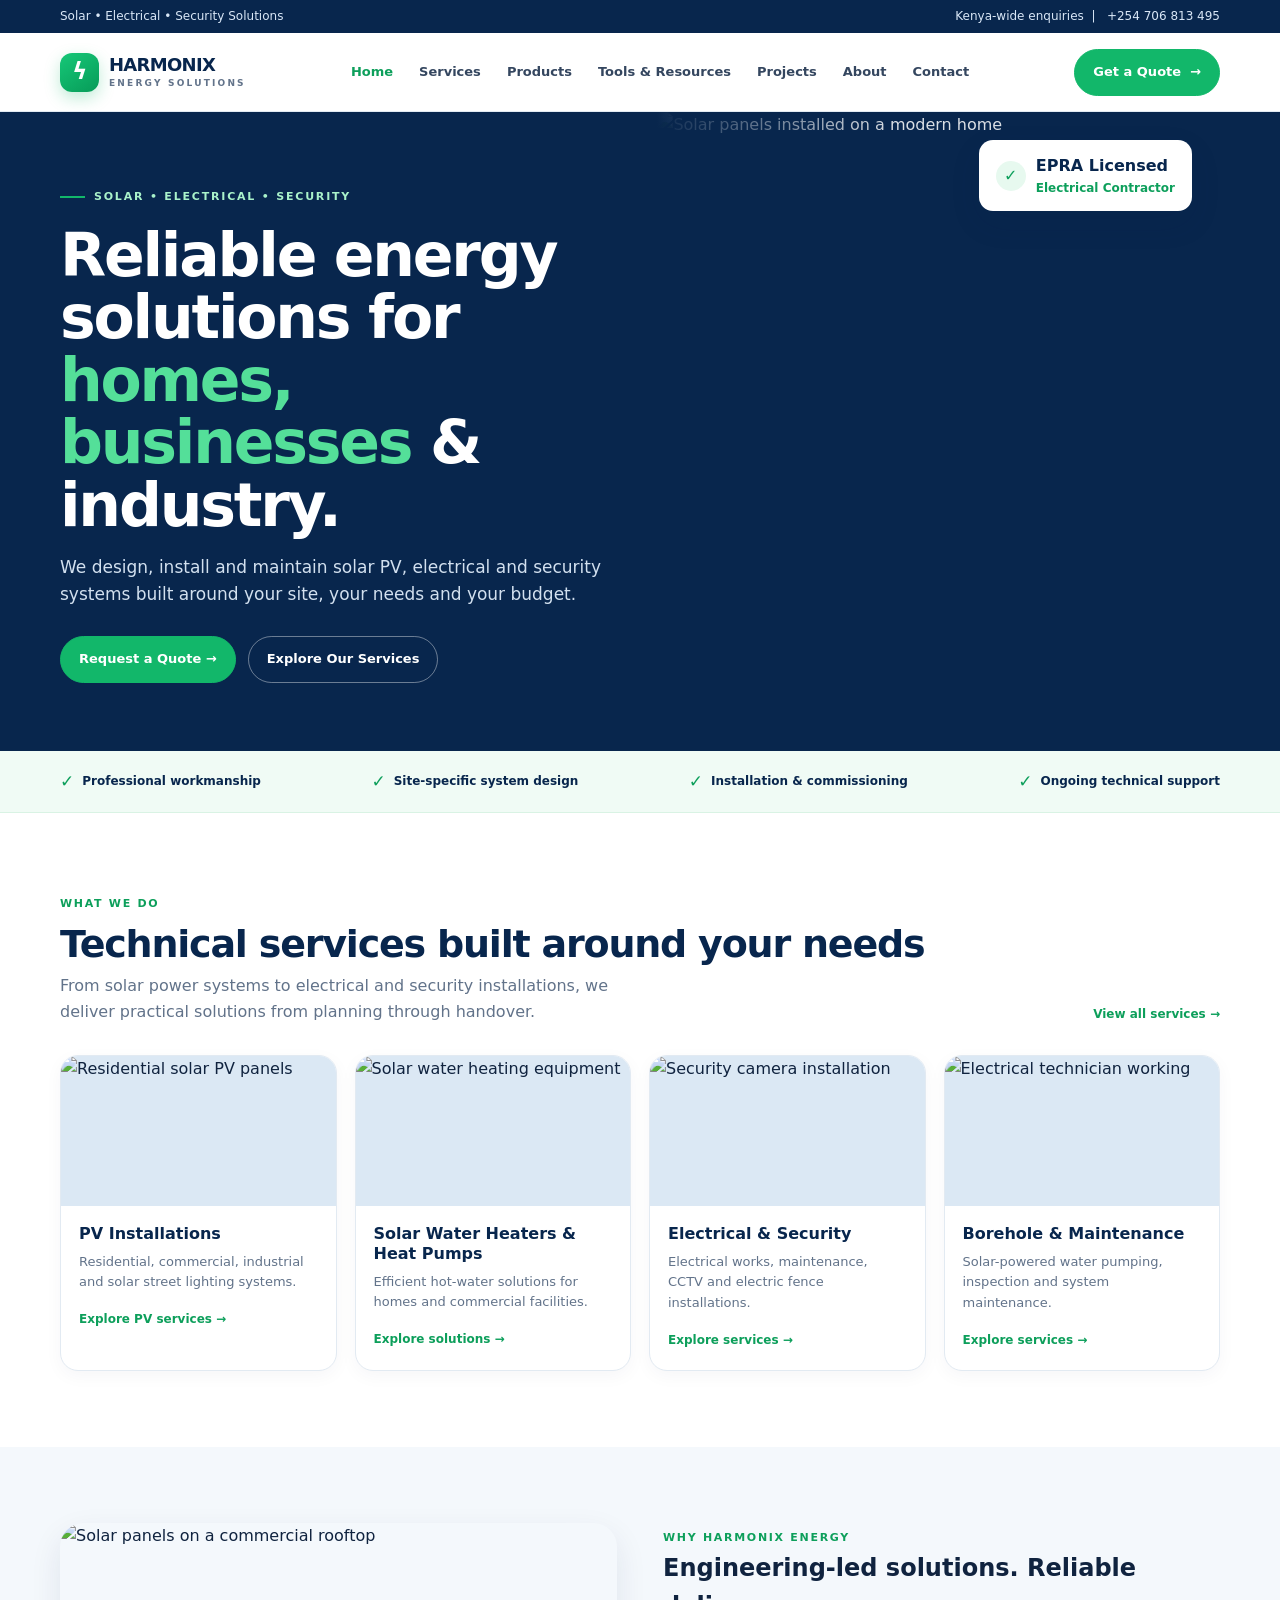
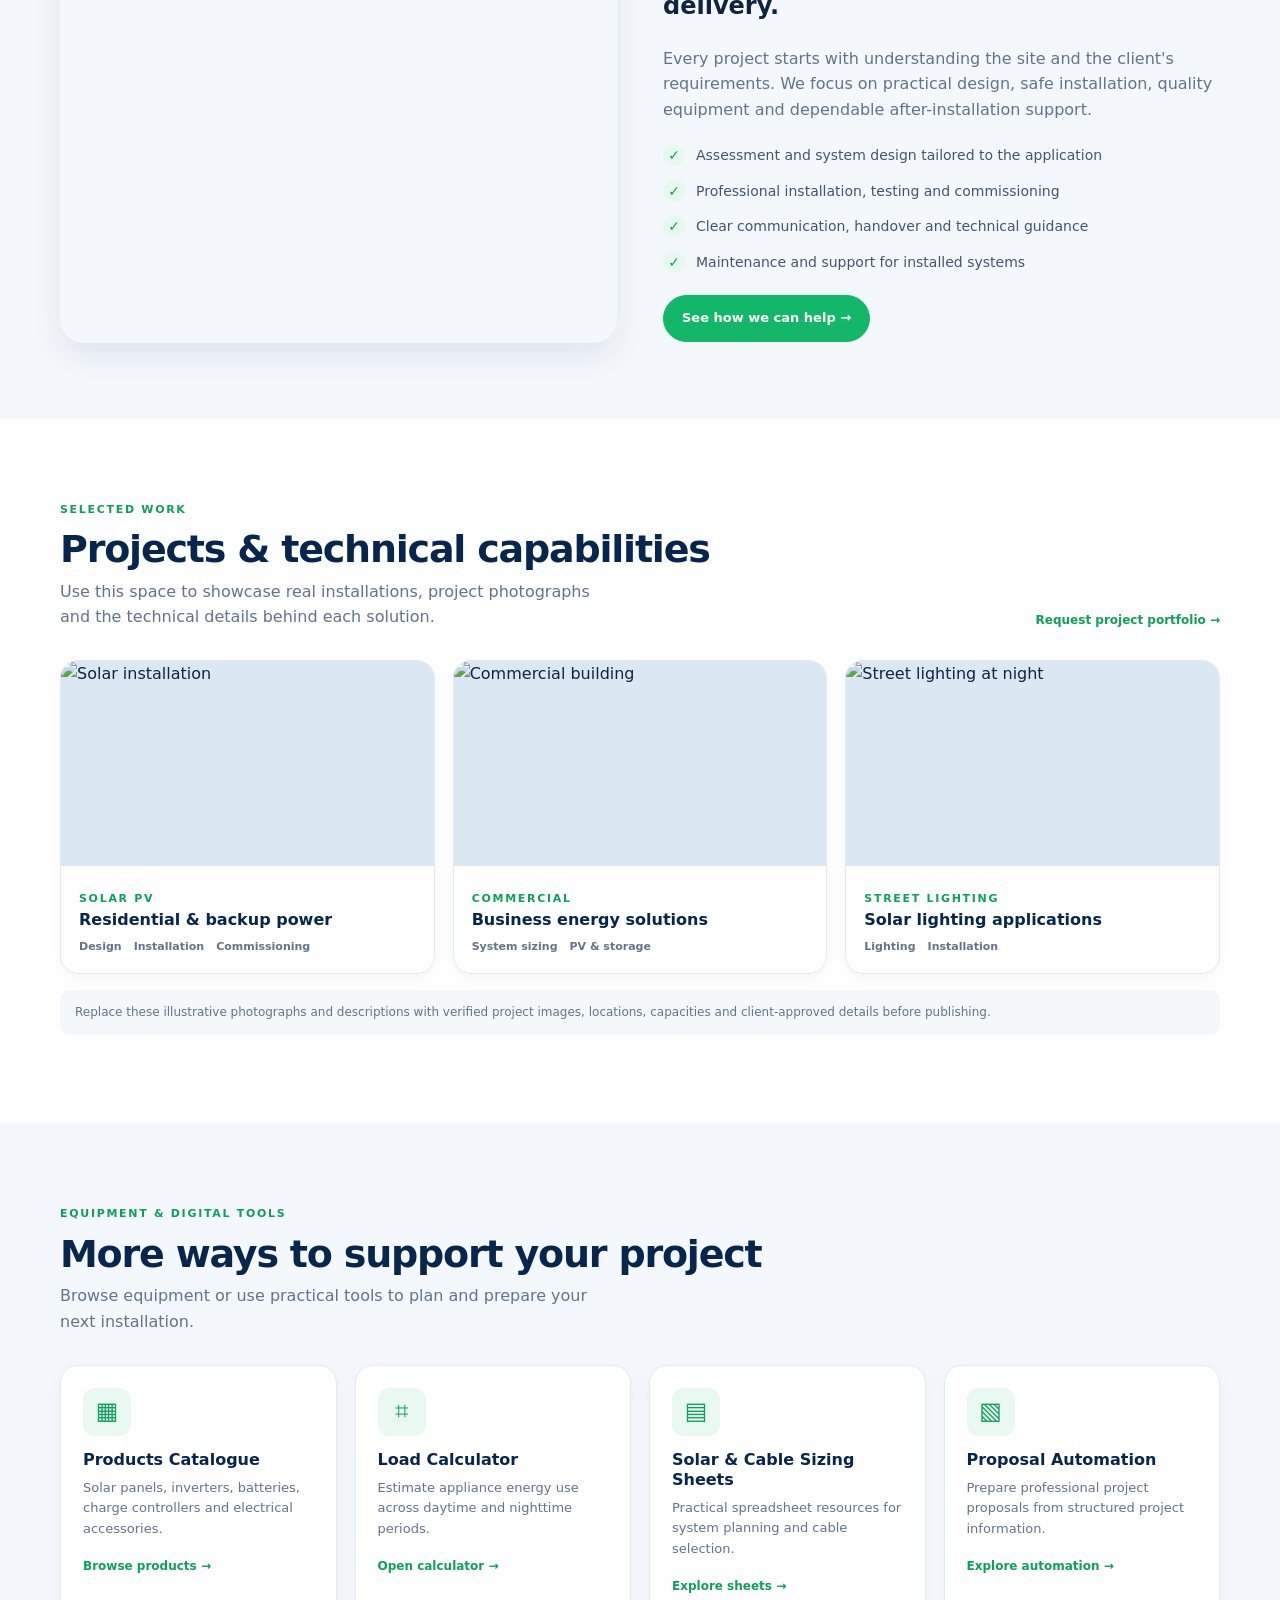
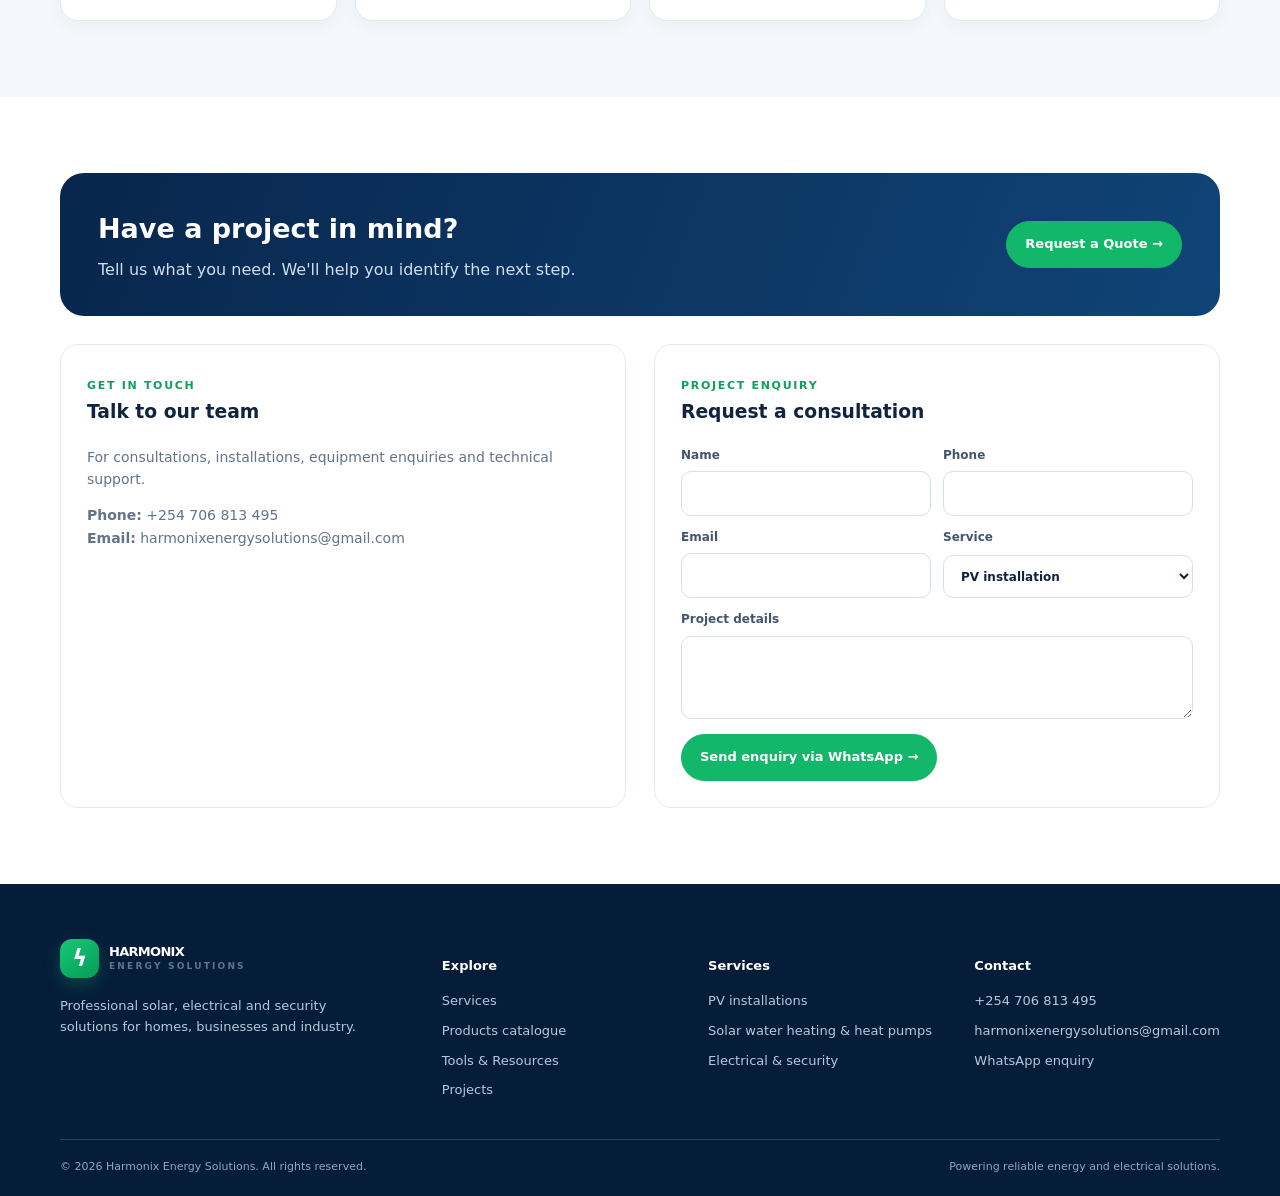
==== index.html @ 006ba1f1 "Add files via upload" ====
<!doctype html><html lang="en"><head><meta charset="utf-8"><meta name="viewport" content="width=device-width,initial-scale=1"><title>Harmonix Energy | Solar, Electrical & Security Solutions</title><meta name="description" content="Solar PV installations, electrical works, CCTV and security solutions for homes, businesses and industry."><link rel="stylesheet" href="assets/css/style.css"></head><body>

<div class="topbar"><div class="container"><span>Solar • Electrical • Security Solutions</span><span>Kenya-wide enquiries&nbsp; | &nbsp; +254 706 813 495</span></div></div>
<header class="site-header"><div class="container nav">
<a class="brand" href="index.html"><span class="brand-mark">ϟ</span><span>HARMONIX<small>ENERGY SOLUTIONS</small></span></a>
<button class="menu-toggle" aria-label="Open navigation" aria-expanded="false">☰</button>
<nav class="nav-links"><a class="active" href="index.html">Home</a><a class="" href="services.html">Services</a><a class="" href="products.html">Products</a><a class="" href="tools.html">Tools & Resources</a><a class="" href="index.html#projects">Projects</a><a class="" href="index.html#about">About</a><a class="" href="index.html#contact">Contact</a></nav>
<div class="nav-actions"><a class="btn" href="index.html#contact">Get a Quote <span>→</span></a></div>
</div></header>
<main>
<section class="hero"><div class="container hero-grid"><div class="hero-copy"><span class="eyebrow">Solar • Electrical • Security</span><h1>Reliable energy solutions for <span>homes, businesses</span> & industry.</h1><p>We design, install and maintain solar PV, electrical and security systems built around your site, your needs and your budget.</p><div class="hero-buttons"><a class="btn" href="#contact">Request a Quote →</a><a class="btn btn-outline" style="color:#fff;border-color:#ffffff66" href="services.html">Explore Our Services</a></div></div><div class="hero-media"><img src="https://images.unsplash.com/photo-1509391366360-2e959784e9e8?auto=format&fit=crop&w=1300&q=85" alt="Solar panels installed on a modern home"><div class="hero-stamp"><span class="checkmark">✓</span><span>EPRA Licensed<b>Electrical Contractor</b></span></div></div></div></section>
<div class="trust-strip"><div class="container"><span><i>✓</i> Professional workmanship</span><span><i>✓</i> Site-specific system design</span><span><i>✓</i> Installation & commissioning</span><span><i>✓</i> Ongoing technical support</span></div></div>
<section class="section"><div class="container"><div class="section-head"><div><span class="kicker">What we do</span><h2>Technical services built around your needs</h2><p>From solar power systems to electrical and security installations, we deliver practical solutions from planning through handover.</p></div><a class="text-link" href="services.html">View all services →</a></div>
<div class="grid service-grid">
<a class="card" href="services.html#pv"><div class="card-img"><img src="https://images.unsplash.com/photo-1508514177221-188b1cf16e9d?auto=format&fit=crop&w=700&q=80" alt="Residential solar PV panels"></div><div class="card-body"><h3>PV Installations</h3><p>Residential, commercial, industrial and solar street lighting systems.</p><span class="text-link">Explore PV services →</span></div></a>
<a class="card" href="services.html#water"><div class="card-img"><img src="https://images.unsplash.com/photo-1621905251189-08b45d6a269e?auto=format&fit=crop&w=700&q=80" alt="Solar water heating equipment"></div><div class="card-body"><h3>Solar Water Heaters & Heat Pumps</h3><p>Efficient hot-water solutions for homes and commercial facilities.</p><span class="text-link">Explore solutions →</span></div></a>
<a class="card" href="services.html#other"><div class="card-img"><img src="https://images.unsplash.com/photo-1558008258-3256797b43f3?auto=format&fit=crop&w=700&q=80" alt="Security camera installation"></div><div class="card-body"><h3>Electrical & Security</h3><p>Electrical works, maintenance, CCTV and electric fence installations.</p><span class="text-link">Explore services →</span></div></a>
<a class="card" href="services.html#other"><div class="card-img"><img src="https://images.unsplash.com/photo-1581092921461-eab62e97a780?auto=format&fit=crop&w=700&q=80" alt="Electrical technician working"></div><div class="card-body"><h3>Borehole & Maintenance</h3><p>Solar-powered water pumping, inspection and system maintenance.</p><span class="text-link">Explore services →</span></div></a>
</div></div></section>
<section class="section section-soft" id="about"><div class="container two-col"><div class="feature-photo"><img src="https://images.unsplash.com/photo-1497435334941-8c899ee9e8e9?auto=format&fit=crop&w=1100&q=85" alt="Solar panels on a commercial rooftop"></div><div><span class="kicker">Why Harmonix Energy</span><h2>Engineering-led solutions. Reliable delivery.</h2><p style="color:var(--muted)">Every project starts with understanding the site and the client's requirements. We focus on practical design, safe installation, quality equipment and dependable after-installation support.</p><ul class="check-list"><li>Assessment and system design tailored to the application</li><li>Professional installation, testing and commissioning</li><li>Clear communication, handover and technical guidance</li><li>Maintenance and support for installed systems</li></ul><a class="btn" href="services.html">See how we can help →</a></div></div></section>
<section class="section" id="projects"><div class="container"><div class="section-head"><div><span class="kicker">Selected work</span><h2>Projects & technical capabilities</h2><p>Use this space to showcase real installations, project photographs and the technical details behind each solution.</p></div><a class="text-link" href="mailto:harmonixenergysolutions@gmail.com?subject=Project%20portfolio%20enquiry">Request project portfolio →</a></div><div class="grid project-grid">
<div class="card project-card"><div class="card-img"><img src="https://images.unsplash.com/photo-1508514177221-188b1cf16e9d?auto=format&fit=crop&w=700&q=80" alt="Solar installation"></div><div class="card-body"><span class="kicker">Solar PV</span><h3>Residential & backup power</h3><div class="project-meta"><span>Design</span><span>Installation</span><span>Commissioning</span></div></div></div>
<div class="card project-card"><div class="card-img"><img src="https://images.unsplash.com/photo-1516975080664-ed2fc6a32937?auto=format&fit=crop&w=700&q=80" alt="Commercial building"></div><div class="card-body"><span class="kicker">Commercial</span><h3>Business energy solutions</h3><div class="project-meta"><span>System sizing</span><span>PV & storage</span></div></div></div>
<div class="card project-card"><div class="card-img"><img src="https://images.unsplash.com/photo-1519501025264-65ba15a82390?auto=format&fit=crop&w=700&q=80" alt="Street lighting at night"></div><div class="card-body"><span class="kicker">Street lighting</span><h3>Solar lighting applications</h3><div class="project-meta"><span>Lighting</span><span>Installation</span></div></div></div>
</div><p class="notice">Replace these illustrative photographs and descriptions with verified project images, locations, capacities and client-approved details before publishing.</p></div></section>
<section class="section section-soft"><div class="container"><div class="section-head"><div><span class="kicker">Equipment & digital tools</span><h2>More ways to support your project</h2><p>Browse equipment or use practical tools to plan and prepare your next installation.</p></div></div><div class="grid tool-grid">
<div class="card tool-card"><div class="icon-box">▦</div><h3>Products Catalogue</h3><p>Solar panels, inverters, batteries, charge controllers and electrical accessories.</p><a class="text-link" href="products.html">Browse products →</a></div>
<div class="card tool-card"><div class="icon-box">⌗</div><h3>Load Calculator</h3><p>Estimate appliance energy use across daytime and nighttime periods.</p><a class="text-link" href="tools.html#load-calculator">Open calculator →</a></div>
<div class="card tool-card"><div class="icon-box">▤</div><h3>Solar & Cable Sizing Sheets</h3><p>Practical spreadsheet resources for system planning and cable selection.</p><a class="text-link" href="tools.html#sizing-sheets">Explore sheets →</a></div>
<div class="card tool-card"><div class="icon-box">▧</div><h3>Proposal Automation</h3><p>Prepare professional project proposals from structured project information.</p><a class="text-link" href="tools.html#proposal">Explore automation →</a></div>
</div></div></section>
<section class="section" id="contact"><div class="container"><div class="cta-band"><div><h2>Have a project in mind?</h2><p>Tell us what you need. We'll help you identify the next step.</p></div><a class="btn" href="https://wa.me/254706813495?text=Hello%20Harmonix%20Energy%2C%20I%20would%20like%20a%20quotation." target="_blank" rel="noopener">Request a Quote →</a></div><div class="contact-box" style="margin-top:28px"><div class="contact-card"><span class="kicker">Get in touch</span><h3>Talk to our team</h3><p>For consultations, installations, equipment enquiries and technical support.</p><p><strong>Phone:</strong> <a href="tel:+254706813495">+254 706 813 495</a><br><strong>Email:</strong> <a href="mailto:harmonixenergysolutions@gmail.com">harmonixenergysolutions@gmail.com</a></p></div><form class="contact-card enquiry-form"><span class="kicker">Project enquiry</span><h3>Request a consultation</h3><div class="calc-form" style="grid-template-columns:1fr 1fr"><label>Name<input class="field" name="name" required></label><label>Phone<input class="field" name="phone" required></label><label>Email<input class="field" name="email" type="email"></label><label>Service<select class="field" name="service"><option>PV installation</option><option>Solar water heater / heat pump</option><option>Borehole solar pumping</option><option>Electrical works</option><option>CCTV / electric fence</option><option>Product enquiry</option><option>Other</option></select></label><label style="grid-column:1/-1">Project details<textarea class="field" name="details" rows="3"></textarea></label></div><button class="btn" style="margin-top:15px">Send enquiry via WhatsApp →</button></form></div></div></section>
</main>
<footer class="footer"><div class="container"><div class="footer-grid">
<div><a class="brand" href="index.html"><span class="brand-mark">ϟ</span><span>HARMONIX<small>ENERGY SOLUTIONS</small></span></a><p style="margin-top:18px;max-width:300px">Professional solar, electrical and security solutions for homes, businesses and industry.</p></div>
<div><h4>Explore</h4><div class="footer-links"><a href="services.html">Services</a><a href="products.html">Products catalogue</a><a href="tools.html">Tools & Resources</a><a href="index.html#projects">Projects</a></div></div>
<div><h4>Services</h4><div class="footer-links"><a href="services.html#pv">PV installations</a><a href="services.html#water">Solar water heating & heat pumps</a><a href="services.html#other">Electrical & security</a></div></div>
<div><h4>Contact</h4><div class="footer-links"><a href="tel:+254706813495">+254 706 813 495</a><a href="mailto:harmonixenergysolutions@gmail.com">harmonixenergysolutions@gmail.com</a><a href="#" data-wa="Hello Harmonix Energy, I would like to discuss a project.">WhatsApp enquiry</a></div></div>
</div><div class="footer-bottom"><span>© <span data-year></span> Harmonix Energy Solutions. All rights reserved.</span><span>Powering reliable energy and electrical solutions.</span></div></div></footer><script src="assets/js/main.js"></script></body></html>
---- assets/css/style.css ----
:root{--navy:#08264d;--navy2:#0d3767;--green:#12b76a;--green2:#0d9f5b;--ink:#10233f;--muted:#62738a;--line:#e2eaf2;--soft:#f4f8fc;--white:#fff;--shadow:0 12px 32px rgba(8,38,77,.09);--radius:18px}
*{box-sizing:border-box}html{scroll-behavior:smooth}body{margin:0;font-family:Inter,ui-sans-serif,system-ui,-apple-system,BlinkMacSystemFont,"Segoe UI",sans-serif;color:var(--ink);background:#fff;line-height:1.6}a{color:inherit;text-decoration:none}img{max-width:100%;display:block}button,input,select,textarea{font:inherit}.container{width:min(1160px,calc(100% - 40px));margin:auto}.topbar{background:var(--navy);color:#d9e7f7;font-size:12px;padding:7px 0}.topbar .container{display:flex;justify-content:space-between;gap:15px;flex-wrap:wrap}.site-header{position:sticky;top:0;z-index:50;background:rgba(255,255,255,.96);backdrop-filter:blur(12px);border-bottom:1px solid var(--line)}.nav{height:78px;display:flex;align-items:center;justify-content:space-between;gap:24px}.brand{display:flex;align-items:center;gap:10px;color:var(--navy);font-weight:850;letter-spacing:-.7px;line-height:1.02;font-size:18px}.brand-mark{width:39px;height:39px;border-radius:12px;background:linear-gradient(145deg,#16c878,#079b58);display:grid;place-items:center;color:#fff;font-size:23px;box-shadow:0 6px 16px #12b76a44}.brand small{display:block;font-size:9px;letter-spacing:2.2px;color:var(--muted);font-weight:750;margin-top:4px}.nav-links{display:flex;align-items:center;gap:26px;font-size:13px;font-weight:700;color:#34465f}.nav-links a:hover,.nav-links a.active{color:var(--green2)}.nav-actions{display:flex;gap:10px;align-items:center}.btn{display:inline-flex;align-items:center;justify-content:center;gap:9px;padding:12px 18px;border-radius:999px;background:var(--green);color:#fff;font-size:13px;font-weight:800;border:1px solid var(--green);transition:.2s;cursor:pointer}.btn:hover{background:var(--green2);transform:translateY(-1px)}.btn-outline{background:transparent;color:var(--navy);border-color:#c9d7e6}.btn-outline:hover{background:var(--soft);color:var(--navy)}.menu-toggle{display:none;border:1px solid var(--line);background:#fff;border-radius:10px;padding:9px 12px;color:var(--navy);font-size:20px}.hero{background:var(--navy);color:#fff;position:relative;overflow:hidden}.hero-grid{display:grid;grid-template-columns:1.03fr .97fr;min-height:510px;align-items:center}.hero-copy{padding:68px 0;position:relative;z-index:2}.eyebrow{display:inline-flex;align-items:center;gap:9px;color:#a9f2ca;font-size:11px;font-weight:850;letter-spacing:1.8px;text-transform:uppercase}.eyebrow:before{content:"";width:25px;height:2px;background:var(--green)}h1,h2,h3,p{margin-top:0}h1{font-size:clamp(38px,5vw,60px);line-height:1.04;letter-spacing:-2.2px;margin:18px 0}.hero h1 span{color:#54df99}.hero-copy p{max-width:560px;color:#d2e0ef;font-size:17px}.hero-buttons{display:flex;gap:12px;flex-wrap:wrap;margin-top:28px}.hero-media{height:100%;min-height:510px;position:relative}.hero-media img{width:100%;height:100%;object-fit:cover;position:absolute;inset:0;opacity:.92}.hero-media:after{content:"";position:absolute;inset:0;background:linear-gradient(90deg,var(--navy) 0%,rgba(8,38,77,.08) 42%,rgba(8,38,77,.08))}.hero-stamp{position:absolute;z-index:3;right:28px;top:28px;background:#fff;color:var(--navy);border-radius:14px;padding:13px 17px;box-shadow:var(--shadow);display:flex;align-items:center;gap:10px;font-weight:850}.hero-stamp b{display:block;color:var(--green2);font-size:12px}.checkmark{width:30px;height:30px;border-radius:50%;display:grid;place-items:center;background:#e7f9ef;color:var(--green2);font-weight:900}.trust-strip{background:#f0fbf5;border-bottom:1px solid #d9f3e4}.trust-strip .container{display:flex;justify-content:space-between;gap:20px;flex-wrap:wrap;padding:17px 0;color:var(--navy);font-size:12px;font-weight:750}.trust-strip span{display:flex;align-items:center;gap:8px}.trust-strip i{font-style:normal;color:var(--green2);font-size:17px}.section{padding:76px 0}.section-soft{background:var(--soft)}.section-head{display:flex;align-items:end;justify-content:space-between;gap:24px;margin-bottom:30px}.section-head h2{font-size:clamp(27px,3vw,38px);line-height:1.12;letter-spacing:-1.2px;color:var(--navy);margin:8px 0}.section-head p{color:var(--muted);max-width:560px;margin:0}.kicker{color:var(--green2);font-size:11px;font-weight:850;letter-spacing:1.7px;text-transform:uppercase}.grid{display:grid;gap:18px}.service-grid{grid-template-columns:repeat(4,1fr)}.card{border:1px solid var(--line);border-radius:var(--radius);background:#fff;overflow:hidden;box-shadow:0 5px 18px rgba(8,38,77,.04);transition:.22s}.card:hover{transform:translateY(-4px);box-shadow:var(--shadow)}.card-img{height:150px;overflow:hidden;background:#dbe8f4}.card-img img{width:100%;height:100%;object-fit:cover;transition:transform .4s}.card:hover .card-img img{transform:scale(1.04)}.card-body{padding:18px}.card h3{font-size:16px;line-height:1.25;color:var(--navy);margin-bottom:8px}.card p{font-size:13px;color:var(--muted);margin-bottom:12px}.text-link{color:var(--green2);font-size:12px;font-weight:850}.text-link:hover{text-decoration:underline}.icon-box{width:42px;height:42px;border-radius:12px;background:#e9f8f0;color:var(--green2);display:grid;place-items:center;font-size:21px;margin-bottom:14px}.two-col{display:grid;grid-template-columns:1fr 1fr;gap:46px;align-items:center}.feature-photo{height:420px;border-radius:24px;overflow:hidden;box-shadow:var(--shadow)}.feature-photo img{width:100%;height:100%;object-fit:cover}.check-list{display:grid;gap:13px;margin:22px 0;padding:0;list-style:none}.check-list li{display:flex;gap:11px;color:#43556e;font-size:14px}.check-list li:before{content:"✓";width:22px;height:22px;flex:0 0 22px;display:grid;place-items:center;background:#e7f9ef;color:var(--green2);border-radius:50%;font-weight:900}.project-grid{grid-template-columns:repeat(3,1fr)}.project-card .card-img{height:205px}.project-meta{display:flex;gap:12px;flex-wrap:wrap;font-size:11px;color:var(--muted);font-weight:750}.product-grid{grid-template-columns:repeat(4,1fr)}.product-card{padding:14px}.product-image{height:150px;background:#f4f7fa;border-radius:12px;display:grid;place-items:center;overflow:hidden}.product-image img{height:100%;width:100%;object-fit:contain;mix-blend-mode:multiply}.product-card h3{margin:14px 0 5px}.product-card p{min-height:40px}.price-note{font-size:12px;color:var(--green2);font-weight:800}.tool-grid{grid-template-columns:repeat(4,1fr)}.tool-card{padding:22px}.tool-card .icon-box{width:48px;height:48px;font-size:24px}.tool-card h3{font-size:16px}.cta-band{background:linear-gradient(110deg,var(--navy),#104477);color:#fff;border-radius:24px;padding:34px 38px;display:flex;align-items:center;justify-content:space-between;gap:24px}.cta-band h2{font-size:27px;margin-bottom:7px}.cta-band p{color:#d1deec;margin:0}.footer{background:#061d3a;color:#d4e1ef;padding:55px 0 20px}.footer-grid{display:grid;grid-template-columns:1.5fr 1fr 1fr 1fr;gap:35px}.footer .brand{color:#fff}.footer p,.footer a{font-size:13px;color:#b6c8db}.footer h4{color:#fff;font-size:13px;margin-bottom:14px}.footer-links{display:grid;gap:9px}.footer-bottom{border-top:1px solid #28415d;margin-top:38px;padding-top:18px;display:flex;justify-content:space-between;gap:12px;flex-wrap:wrap;font-size:11px;color:#8fa7c0}.page-hero{background:linear-gradient(115deg,#08264d 0%,#104477 60%,#0b315b 100%);color:#fff;padding:64px 0;position:relative;overflow:hidden}.page-hero:after{content:"";position:absolute;right:-90px;top:-170px;width:500px;height:500px;border:1px solid #ffffff22;border-radius:50%;box-shadow:0 0 0 45px #ffffff08,0 0 0 90px #ffffff06}.page-hero h1{font-size:48px;margin:10px 0}.page-hero p{color:#d4e3f1;max-width:660px;margin:0}.page-hero .container{position:relative;z-index:1}.credential{display:inline-flex;align-items:center;gap:12px;background:#fff;color:var(--navy);border:1px solid #d5e4ef;border-radius:14px;padding:12px 16px;box-shadow:var(--shadow);margin-top:25px}.credential strong{display:block;font-size:14px}.credential small{display:block;color:var(--muted);font-size:10px}.credential .checkmark{width:34px;height:34px;font-size:18px}.service-feature-grid{grid-template-columns:repeat(3,1fr)}.service-feature-grid .card-img{height:180px}.other-service-grid{grid-template-columns:repeat(4,1fr)}.other-service{padding:22px}.other-service h3{font-size:15px}.process-grid{grid-template-columns:repeat(4,1fr)}.process{padding:22px;border:1px solid var(--line);border-radius:16px;background:#fff}.process b{color:var(--green2);font-size:12px;letter-spacing:1px}.process h3{margin:8px 0 6px;font-size:16px}.process p{font-size:13px;color:var(--muted);margin:0}.catalog-layout{display:grid;grid-template-columns:230px 1fr;gap:28px}.filters{background:#f5f8fb;border:1px solid var(--line);padding:20px;border-radius:16px;height:max-content}.filters h3{font-size:15px;color:var(--navy)}.filter-list{display:grid;gap:8px}.filter-btn{border:0;text-align:left;padding:10px 12px;border-radius:9px;background:transparent;color:#53647a;font-weight:700;font-size:13px;cursor:pointer}.filter-btn.active,.filter-btn:hover{background:#e3f7ec;color:var(--green2)}.catalog-toolbar{display:flex;gap:12px;margin-bottom:20px}.catalog-toolbar input{flex:1}.field{width:100%;border:1px solid #d5e0eb;border-radius:10px;padding:12px 13px;background:#fff;color:var(--ink);outline:none}.field:focus{border-color:var(--green);box-shadow:0 0 0 3px #12b76a1a}.catalog-toolbar select{width:190px}.product-grid-catalog{grid-template-columns:repeat(3,1fr)}.product-grid-catalog .product-card{padding:15px}.product-tag{display:inline-block;background:#e8f8ef;color:var(--green2);padding:4px 8px;border-radius:30px;font-size:10px;font-weight:850}.tool-detail-grid{grid-template-columns:repeat(2,1fr)}.tool-detail{padding:26px}.tool-detail h3{font-size:20px}.tool-detail p{color:var(--muted);font-size:14px}.calculator{background:#fff;border:1px solid var(--line);border-radius:18px;padding:24px;box-shadow:var(--shadow)}.calc-form{display:grid;grid-template-columns:repeat(3,1fr);gap:12px}.calc-form label{font-size:12px;font-weight:750;color:#43556e;display:grid;gap:6px}.calc-actions{display:flex;gap:10px;flex-wrap:wrap;margin-top:16px}.result-grid{display:grid;grid-template-columns:repeat(3,1fr);gap:12px;margin-top:20px}.result{background:#f1faf5;border:1px solid #d8f2e3;padding:15px;border-radius:12px}.result small{display:block;color:var(--muted);font-size:11px}.result strong{font-size:22px;color:var(--navy)}.appliance-table{width:100%;border-collapse:collapse;margin-top:18px;font-size:12px}.appliance-table th,.appliance-table td{padding:10px;border-bottom:1px solid var(--line);text-align:left}.appliance-table th{color:var(--muted);background:#f7f9fc}.notice{font-size:12px;color:var(--muted);background:#f5f8fb;padding:13px 15px;border-radius:10px;margin-top:16px}.empty-state{padding:30px;text-align:center;color:var(--muted);border:1px dashed #cbd8e5;border-radius:14px}.contact-box{display:grid;grid-template-columns:1fr 1fr;gap:28px}.contact-card{padding:26px;border:1px solid var(--line);border-radius:18px}.contact-card p{color:var(--muted);font-size:14px}.hidden{display:none!important}
@media(max-width:980px){.nav-links{gap:14px}.service-grid,.product-grid,.tool-grid{grid-template-columns:repeat(2,1fr)}.service-feature-grid{grid-template-columns:repeat(2,1fr)}.other-service-grid{grid-template-columns:repeat(2,1fr)}.product-grid-catalog{grid-template-columns:repeat(2,1fr)}.hero-grid{grid-template-columns:1fr 1fr}.footer-grid{grid-template-columns:repeat(2,1fr)}}
@media(max-width:720px){.container{width:min(100% - 28px,1160px)}.topbar .container{justify-content:center}.nav{height:68px}.menu-toggle{display:block}.nav-links{display:none;position:absolute;top:68px;left:0;right:0;background:#fff;border-bottom:1px solid var(--line);padding:16px 22px 22px;flex-direction:column;align-items:flex-start;gap:15px}.nav-links.open{display:flex}.nav-actions .btn{padding:10px 13px;font-size:11px}.brand{font-size:15px}.brand-mark{width:34px;height:34px}.hero-grid{display:flex;flex-direction:column;min-height:auto}.hero-copy{padding:52px 0 34px}.hero-media{width:100%;height:260px;min-height:260px}.hero-media:after{background:linear-gradient(0deg,rgba(8,38,77,.1),transparent)}.hero-stamp{right:12px;top:12px;padding:9px 12px}.hero h1{font-size:40px}.section{padding:55px 0}.section-head{display:block}.section-head .text-link{display:inline-block;margin-top:14px}.service-grid,.project-grid,.product-grid,.tool-grid,.service-feature-grid,.other-service-grid,.process-grid,.product-grid-catalog,.tool-detail-grid{grid-template-columns:1fr 1fr}.two-col{grid-template-columns:1fr;gap:28px}.feature-photo{height:280px}.cta-band{display:block;padding:27px}.cta-band .btn{margin-top:18px}.footer-grid{grid-template-columns:1fr 1fr;gap:24px}.page-hero{padding:48px 0}.page-hero h1{font-size:38px}.catalog-layout{grid-template-columns:1fr}.filters{padding:14px}.filter-list{display:flex;overflow:auto}.filter-btn{white-space:nowrap}.catalog-toolbar{flex-direction:column}.catalog-toolbar select{width:100%}.calc-form{grid-template-columns:1fr 1fr}.result-grid{grid-template-columns:1fr 1fr}.contact-box{grid-template-columns:1fr}}
@media(max-width:430px){.service-grid,.project-grid,.product-grid,.tool-grid,.service-feature-grid,.other-service-grid,.process-grid,.product-grid-catalog,.tool-detail-grid{grid-template-columns:1fr}.hero h1{font-size:35px}.hero-copy p{font-size:15px}.footer-grid{grid-template-columns:1fr}.calc-form{grid-template-columns:1fr}.result-grid{grid-template-columns:1fr 1fr}}
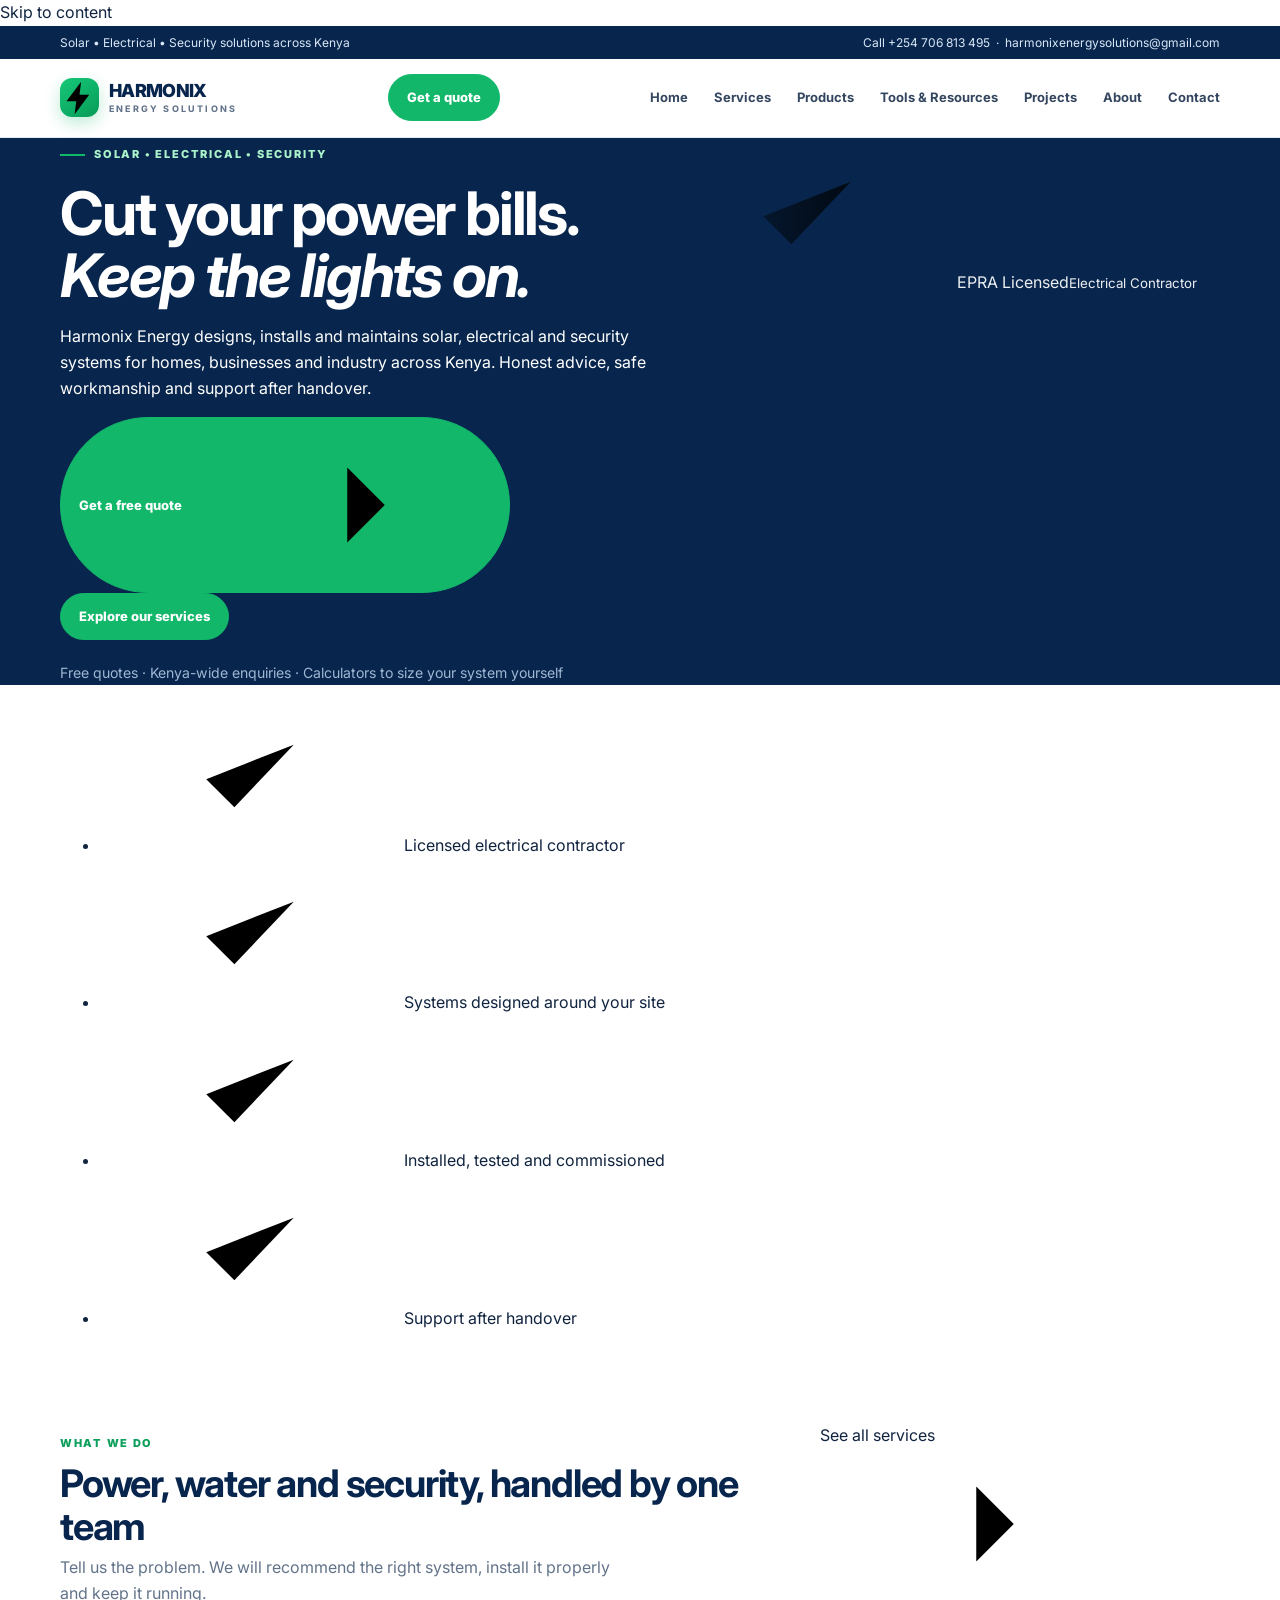
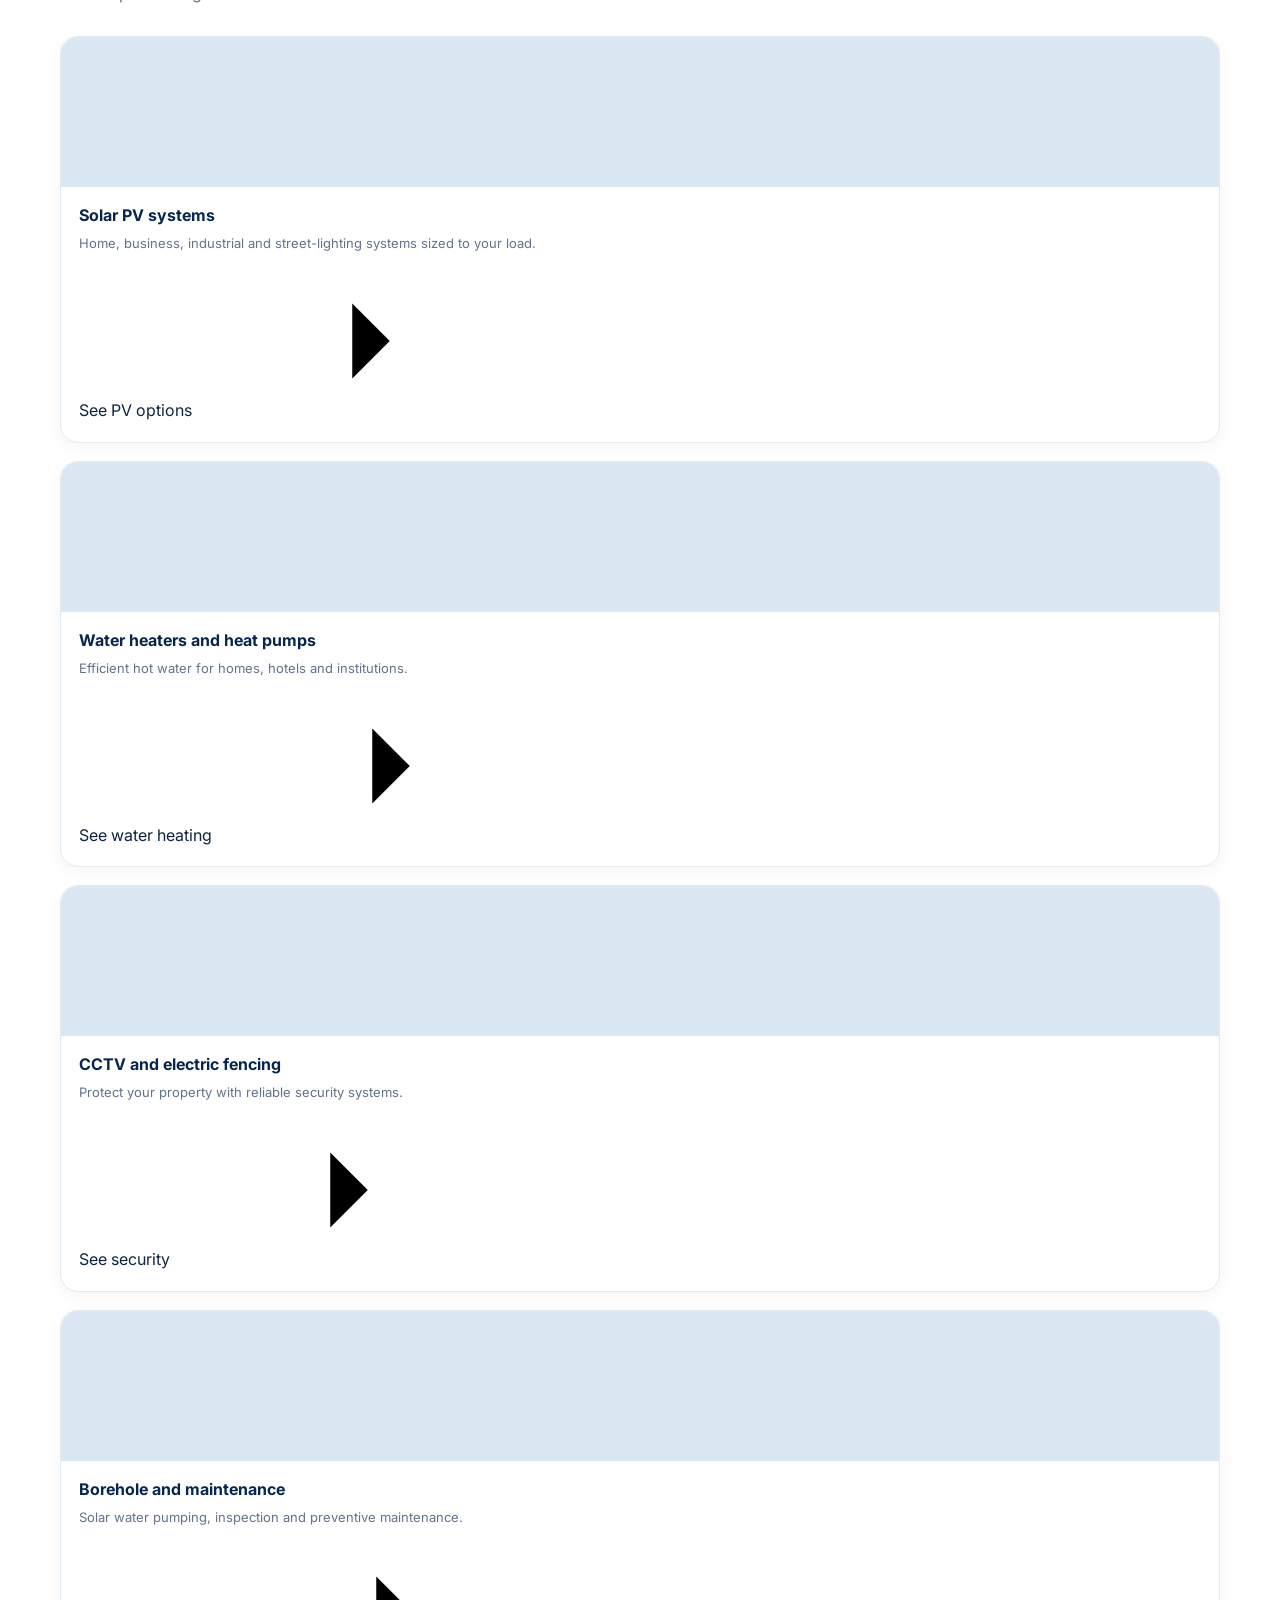
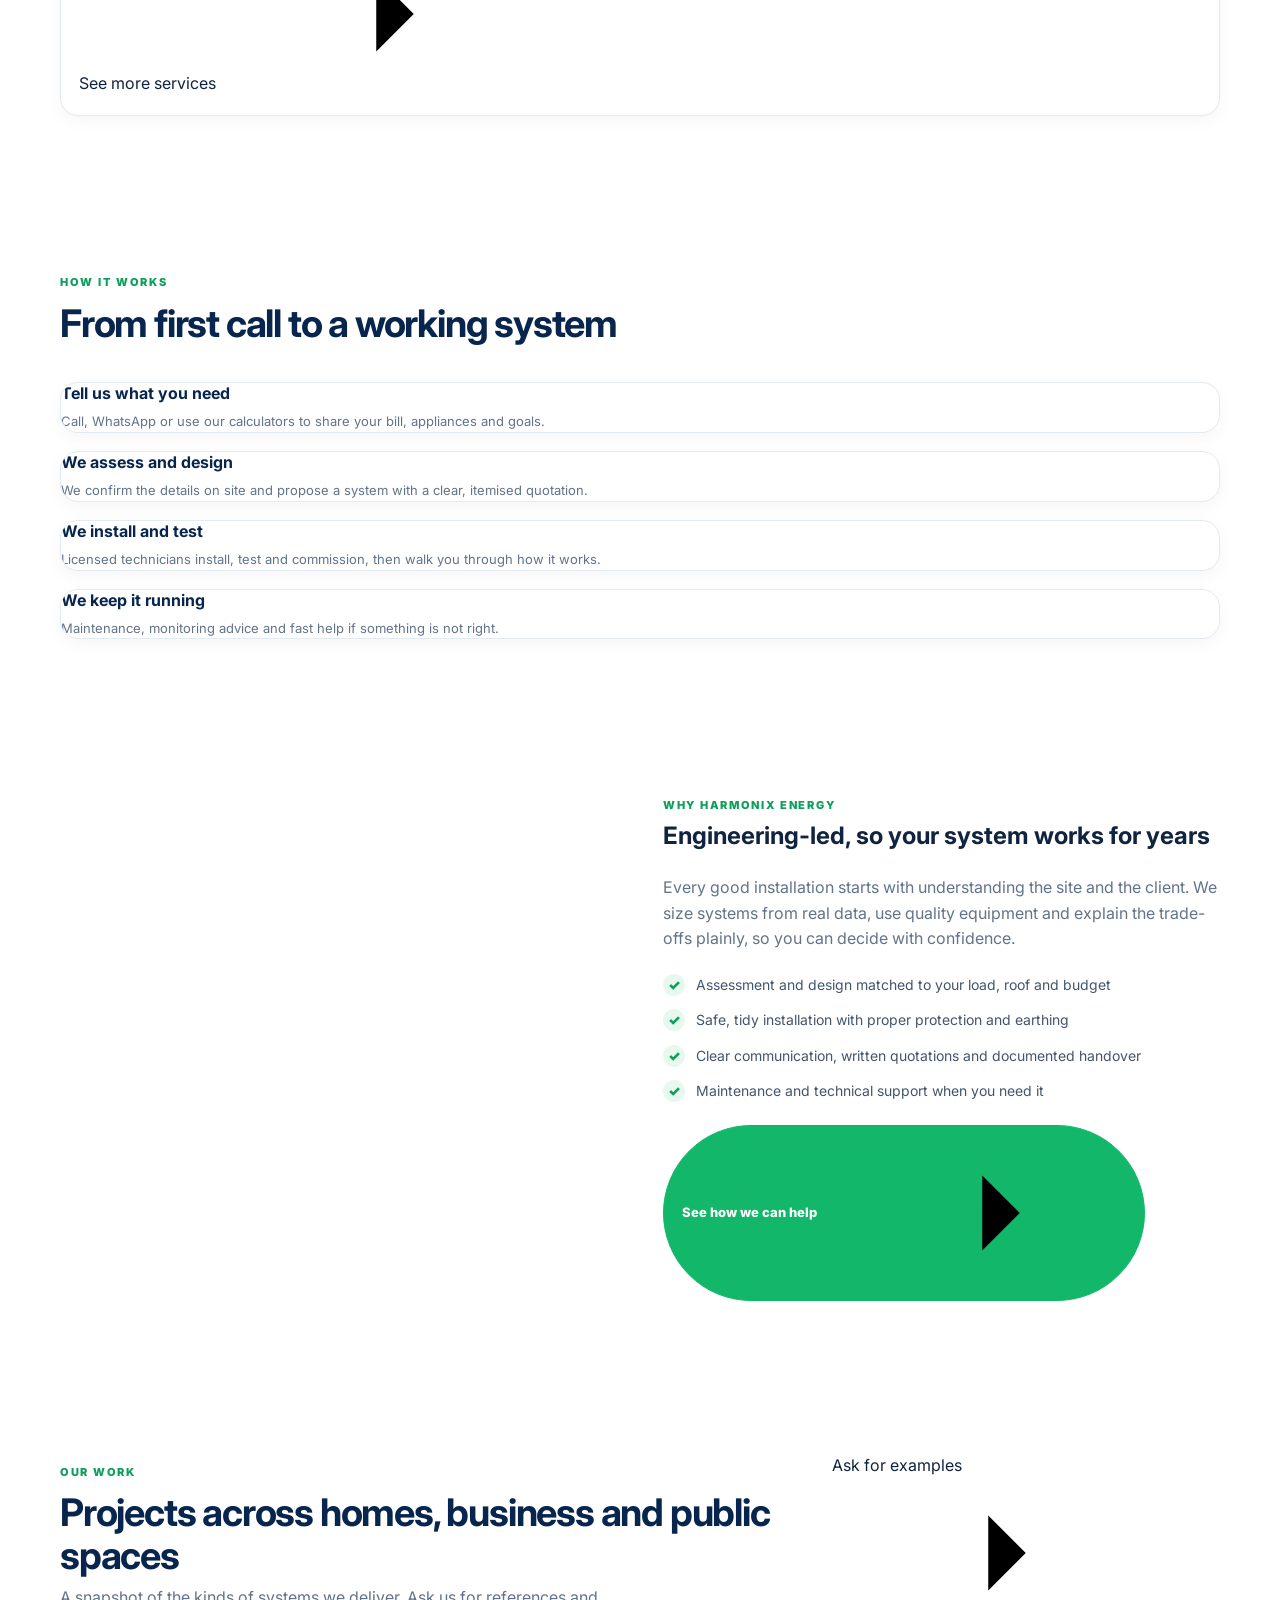
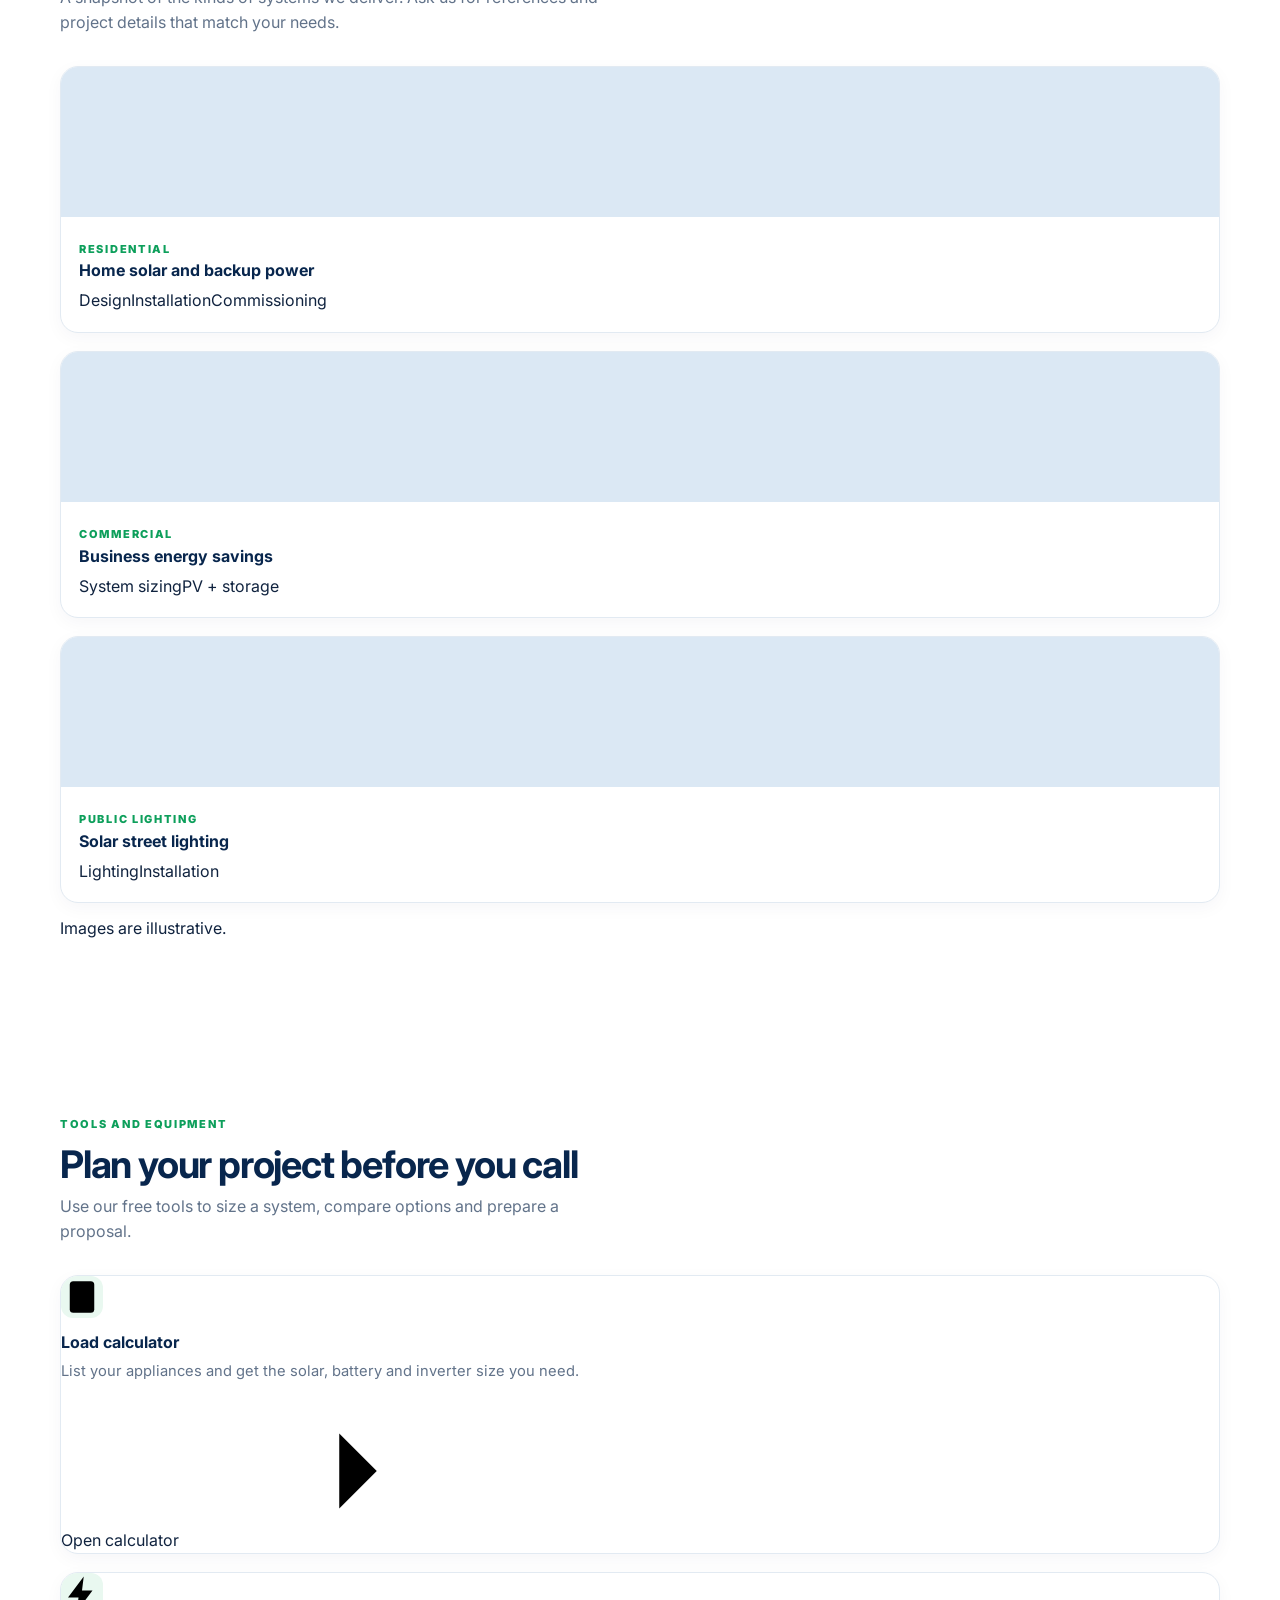
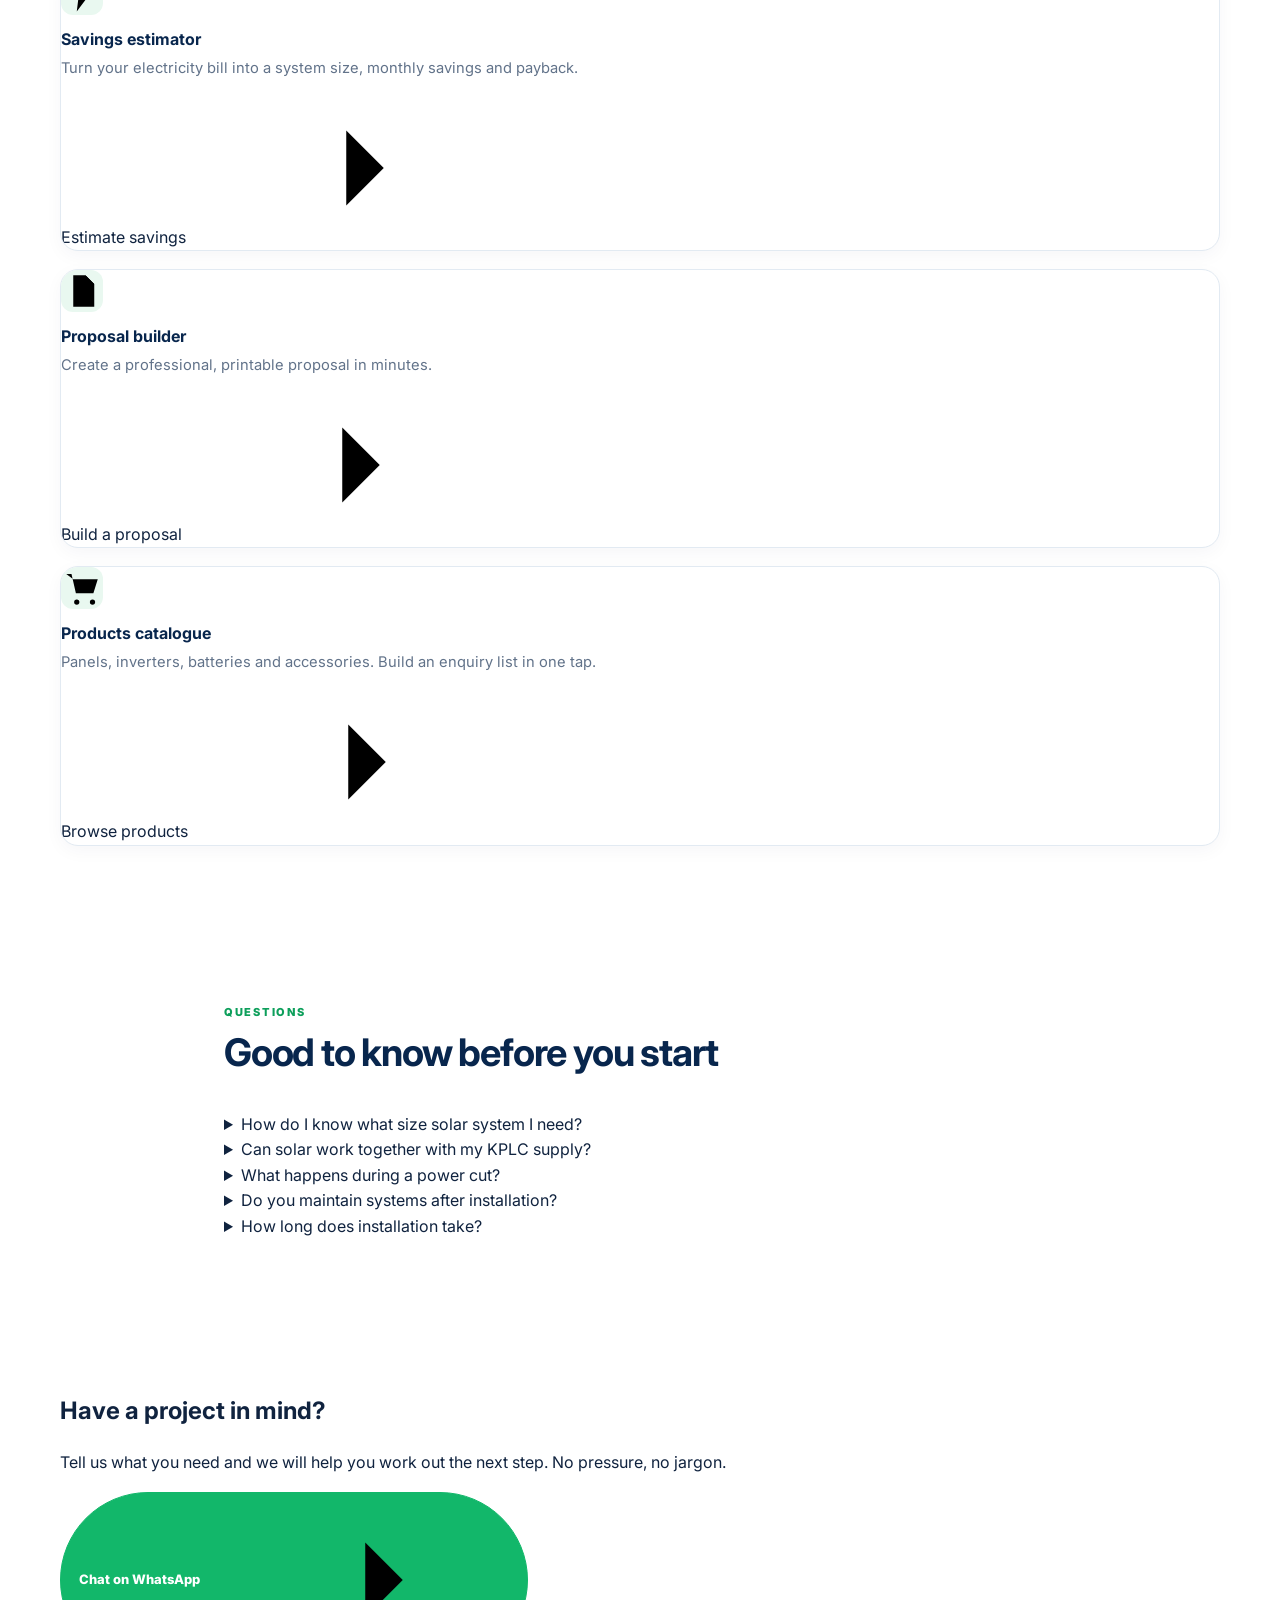
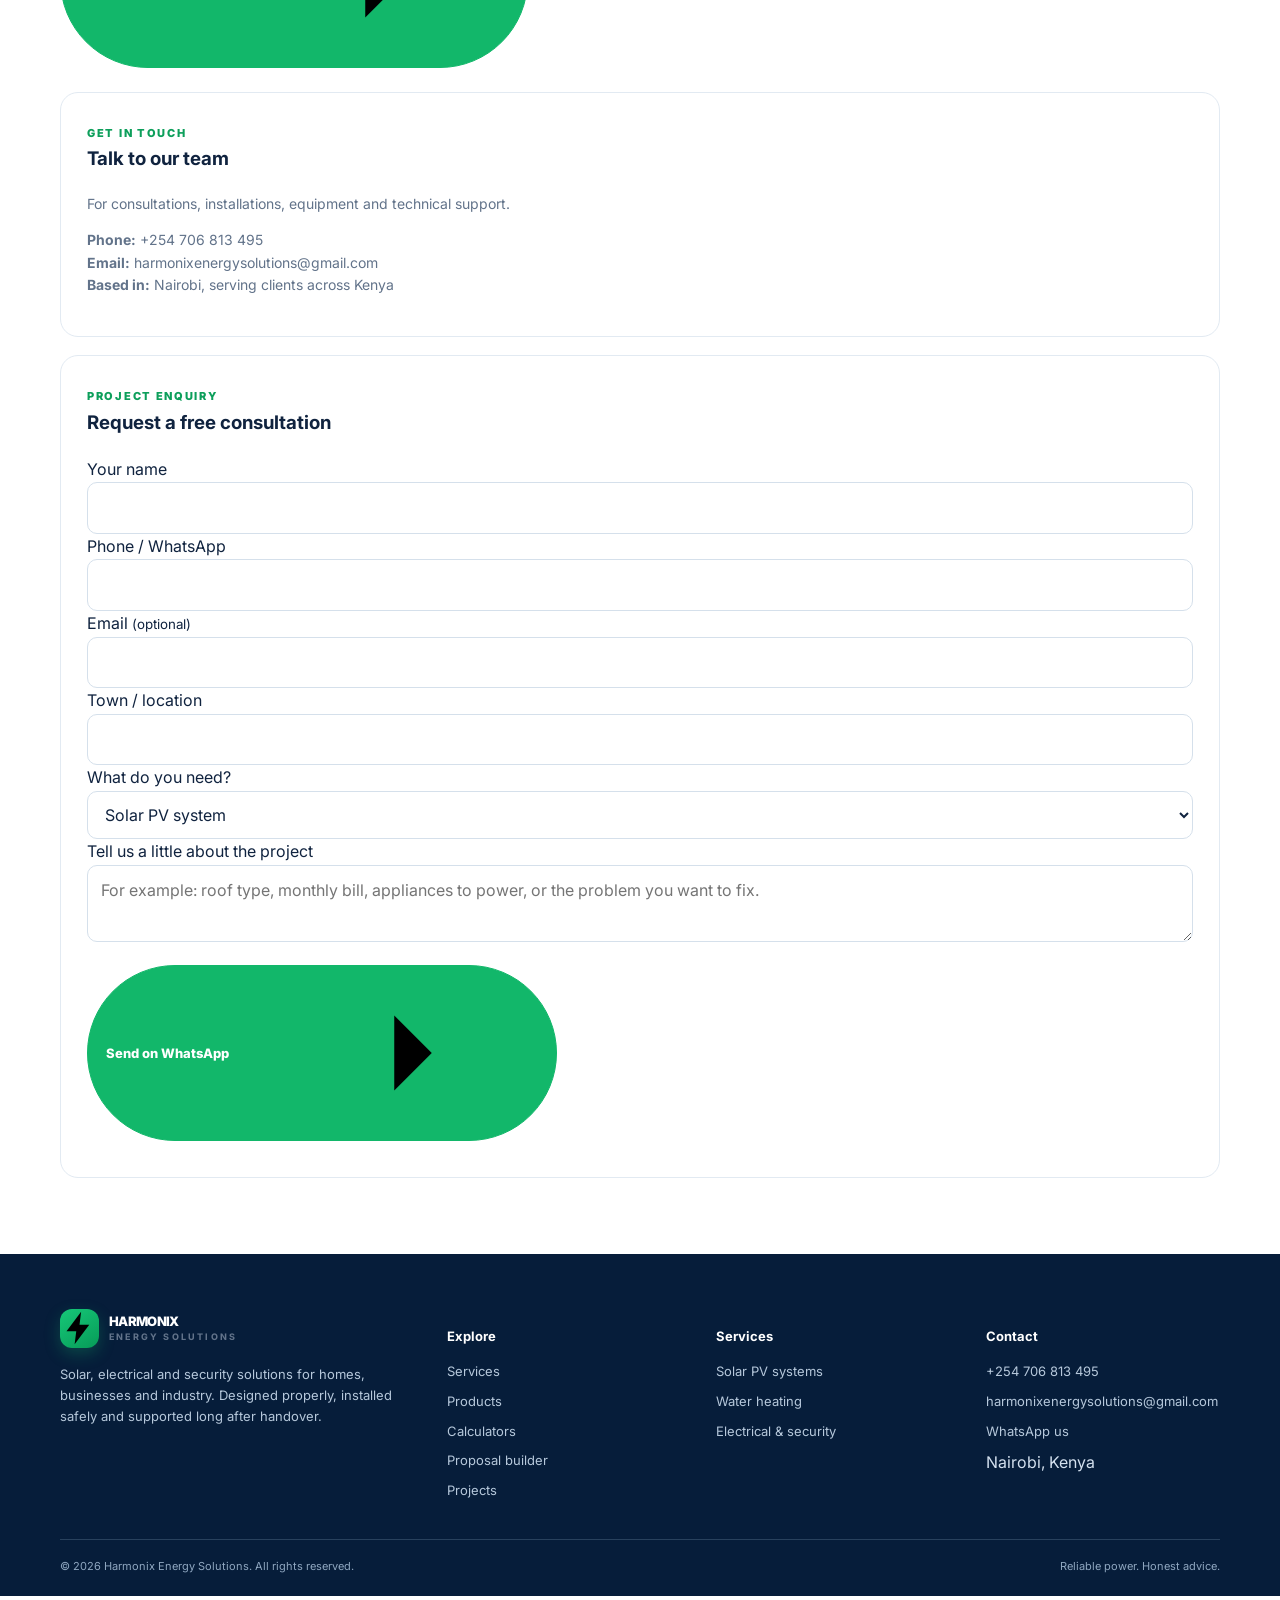
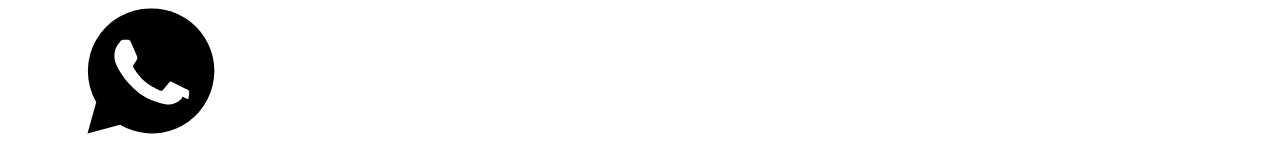
==== commit 1bdb1946: "Add files via upload" ====
--- a/index.html
+++ b/index.html
@@ -1,39 +1,51 @@
-<!doctype html><html lang="en"><head><meta charset="utf-8"><meta name="viewport" content="width=device-width,initial-scale=1"><title>Harmonix Energy | Solar, Electrical & Security Solutions</title><meta name="description" content="Solar PV installations, electrical works, CCTV and security solutions for homes, businesses and industry."><link rel="stylesheet" href="assets/css/style.css"></head><body>
-
-<div class="topbar"><div class="container"><span>Solar • Electrical • Security Solutions</span><span>Kenya-wide enquiries&nbsp; | &nbsp; +254 706 813 495</span></div></div>
+<!doctype html>
+<html lang="en"><head><meta charset="utf-8"><meta name="viewport" content="width=device-width,initial-scale=1,viewport-fit=cover">
+<title>Harmonix Energy | Solar, Electrical and Security Solutions in Kenya</title><meta name="description" content="Solar PV, water heating, electrical works, CCTV and electric fencing for homes, businesses and industry across Kenya. Free quotes and online sizing tools."><meta name="theme-color" content="#0F2A52">
+<meta property="og:title" content="Harmonix Energy | Solar, Electrical and Security Solutions in Kenya"><meta property="og:description" content="Solar PV, water heating, electrical works, CCTV and electric fencing for homes, businesses and industry across Kenya. Free quotes and online sizing tools."><meta property="og:type" content="website">
+<link rel="icon" href="assets/img/favicon.svg" type="image/svg+xml">
+<link rel="preconnect" href="https://fonts.googleapis.com"><link rel="preconnect" href="https://fonts.gstatic.com" crossorigin>
+<link rel="stylesheet" href="https://fonts.googleapis.com/css2?family=Inter:wght@400;500;600;700&family=Manrope:wght@700;800&display=swap">
+<link rel="stylesheet" href="assets/css/style.css"></head><body>
+<svg width="0" height="0" style="position:absolute" aria-hidden="true"><defs><symbol id="i-bolt" viewBox="0 0 24 24"><path d="M13 2 4 14h6l-1 8 9-12h-6z"/></symbol><symbol id="i-check" viewBox="0 0 24 24"><path d="M5 12.5l4.5 4.5L19 7"/></symbol><symbol id="i-panel" viewBox="0 0 24 24"><path d="M3 8l2-4h14l2 4v10H3z"/><path d="M3 13h18M9 4 8 18M15 4l1 14"/></symbol><symbol id="i-water" viewBox="0 0 24 24"><path d="M12 3c3 4 6 7 6 11a6 6 0 0 1-12 0c0-4 3-7 6-11z"/></symbol><symbol id="i-wrench" viewBox="0 0 24 24"><path d="M14.5 6.5a4 4 0 0 0 4.9 4.9l-9.7 9.7a2.1 2.1 0 0 1-3-3z"/><path d="M14 4l6 6"/></symbol><symbol id="i-camera" viewBox="0 0 24 24"><rect x="3" y="7" width="13" height="10" rx="2"/><path d="M16 11l5-3v8l-5-3"/></symbol><symbol id="i-fence" viewBox="0 0 24 24"><path d="M4 20V8l2-3 2 3v12M10 20V8l2-3 2 3v12M16 20V8l2-3 2 3v12M3 12h18M3 16h18"/></symbol><symbol id="i-light" viewBox="0 0 24 24"><path d="M9 18h6M10 21h4"/><path d="M12 3a6 6 0 0 0-4 10.5c.7.7 1 1.5 1 2.5h6c0-1 .3-1.8 1-2.5A6 6 0 0 0 12 3z"/></symbol><symbol id="i-arrow" viewBox="0 0 24 24"><path d="M5 12h14M13 6l6 6-6 6"/></symbol><symbol id="i-menu" viewBox="0 0 24 24"><path d="M4 7h16M4 12h16M4 17h16"/></symbol><symbol id="i-calc" viewBox="0 0 24 24"><rect x="5" y="3" width="14" height="18" rx="2"/><path d="M8 7h8M9 12h.01M12 12h.01M15 12h.01M9 16h.01M12 16h.01M15 16h.01"/></symbol><symbol id="i-sheet" viewBox="0 0 24 24"><rect x="4" y="3" width="16" height="18" rx="2"/><path d="M4 9h16M4 15h16M10 3v18"/></symbol><symbol id="i-doc" viewBox="0 0 24 24"><path d="M7 3h7l5 5v13H7z"/><path d="M14 3v5h5M10 13h6M10 17h6"/></symbol><symbol id="i-cart" viewBox="0 0 24 24"><circle cx="9" cy="20" r="1.5"/><circle cx="18" cy="20" r="1.5"/><path d="M3 4h3l2.5 11h10L21 7H7"/></symbol><symbol id="i-home" viewBox="0 0 24 24"><path d="M4 11 12 4l8 7v9H4z"/><path d="M10 20v-6h4v6"/></symbol><symbol id="i-shield" viewBox="0 0 24 24"><path d="M12 3l7 3v5c0 5-3 8-7 10-4-2-7-5-7-10V6z"/><path d="M9 12l2 2 4-4"/></symbol><symbol id="i-cable" viewBox="0 0 24 24"><path d="M4 18c6 0 4-12 10-12h6"/><path d="M18 3v6M21 3v6"/></symbol><symbol id="i-close" viewBox="0 0 24 24"><path d="M6 6l12 12M18 6 6 18"/></symbol><symbol id="i-wa" viewBox="0 0 24 24"><path d="M12 2a10 10 0 0 0-8.6 15L2 22l5.2-1.4A10 10 0 1 0 12 2zm5.2 14.1c-.2.6-1.3 1.2-1.8 1.2-.5.1-1 .2-3.3-.7-2.8-1.2-4.6-4-4.7-4.2-.1-.2-1.1-1.5-1.1-2.8s.7-2 .9-2.3c.2-.3.5-.3.7-.3h.5c.2 0 .4 0 .6.5l.9 2.1c.1.2.1.4 0 .6l-.4.6c-.2.2-.3.4-.1.7.2.3.8 1.3 1.7 2.1 1.2 1 2.1 1.3 2.4 1.5.3.1.5.1.6-.1l.9-1.1c.2-.3.4-.2.6-.1l2 1c.3.1.5.2.6.3.1.2.1.8-.1 1.4z"/></symbol></defs></svg><a class="skip" href="#main">Skip to content</a>
+<div class="topbar"><div class="container"><span>Solar &bull; Electrical &bull; Security solutions across Kenya</span><span><a href="tel:+254706813495">Call +254 706 813 495</a> &nbsp;&middot;&nbsp; <a href="mailto:harmonixenergysolutions@gmail.com">harmonixenergysolutions@gmail.com</a></span></div></div>
 <header class="site-header"><div class="container nav">
-<a class="brand" href="index.html"><span class="brand-mark">ϟ</span><span>HARMONIX<small>ENERGY SOLUTIONS</small></span></a>
-<button class="menu-toggle" aria-label="Open navigation" aria-expanded="false">☰</button>
-<nav class="nav-links"><a class="active" href="index.html">Home</a><a class="" href="services.html">Services</a><a class="" href="products.html">Products</a><a class="" href="tools.html">Tools & Resources</a><a class="" href="index.html#projects">Projects</a><a class="" href="index.html#about">About</a><a class="" href="index.html#contact">Contact</a></nav>
-<div class="nav-actions"><a class="btn" href="index.html#contact">Get a Quote <span>→</span></a></div>
-</div></header>
-<main>
-<section class="hero"><div class="container hero-grid"><div class="hero-copy"><span class="eyebrow">Solar • Electrical • Security</span><h1>Reliable energy solutions for <span>homes, businesses</span> & industry.</h1><p>We design, install and maintain solar PV, electrical and security systems built around your site, your needs and your budget.</p><div class="hero-buttons"><a class="btn" href="#contact">Request a Quote →</a><a class="btn btn-outline" style="color:#fff;border-color:#ffffff66" href="services.html">Explore Our Services</a></div></div><div class="hero-media"><img src="https://images.unsplash.com/photo-1509391366360-2e959784e9e8?auto=format&fit=crop&w=1300&q=85" alt="Solar panels installed on a modern home"><div class="hero-stamp"><span class="checkmark">✓</span><span>EPRA Licensed<b>Electrical Contractor</b></span></div></div></div></section>
-<div class="trust-strip"><div class="container"><span><i>✓</i> Professional workmanship</span><span><i>✓</i> Site-specific system design</span><span><i>✓</i> Installation & commissioning</span><span><i>✓</i> Ongoing technical support</span></div></div>
-<section class="section"><div class="container"><div class="section-head"><div><span class="kicker">What we do</span><h2>Technical services built around your needs</h2><p>From solar power systems to electrical and security installations, we deliver practical solutions from planning through handover.</p></div><a class="text-link" href="services.html">View all services →</a></div>
-<div class="grid service-grid">
-<a class="card" href="services.html#pv"><div class="card-img"><img src="https://images.unsplash.com/photo-1508514177221-188b1cf16e9d?auto=format&fit=crop&w=700&q=80" alt="Residential solar PV panels"></div><div class="card-body"><h3>PV Installations</h3><p>Residential, commercial, industrial and solar street lighting systems.</p><span class="text-link">Explore PV services →</span></div></a>
-<a class="card" href="services.html#water"><div class="card-img"><img src="https://images.unsplash.com/photo-1621905251189-08b45d6a269e?auto=format&fit=crop&w=700&q=80" alt="Solar water heating equipment"></div><div class="card-body"><h3>Solar Water Heaters & Heat Pumps</h3><p>Efficient hot-water solutions for homes and commercial facilities.</p><span class="text-link">Explore solutions →</span></div></a>
-<a class="card" href="services.html#other"><div class="card-img"><img src="https://images.unsplash.com/photo-1558008258-3256797b43f3?auto=format&fit=crop&w=700&q=80" alt="Security camera installation"></div><div class="card-body"><h3>Electrical & Security</h3><p>Electrical works, maintenance, CCTV and electric fence installations.</p><span class="text-link">Explore services →</span></div></a>
-<a class="card" href="services.html#other"><div class="card-img"><img src="https://images.unsplash.com/photo-1581092921461-eab62e97a780?auto=format&fit=crop&w=700&q=80" alt="Electrical technician working"></div><div class="card-body"><h3>Borehole & Maintenance</h3><p>Solar-powered water pumping, inspection and system maintenance.</p><span class="text-link">Explore services →</span></div></a>
-</div></div></section>
-<section class="section section-soft" id="about"><div class="container two-col"><div class="feature-photo"><img src="https://images.unsplash.com/photo-1497435334941-8c899ee9e8e9?auto=format&fit=crop&w=1100&q=85" alt="Solar panels on a commercial rooftop"></div><div><span class="kicker">Why Harmonix Energy</span><h2>Engineering-led solutions. Reliable delivery.</h2><p style="color:var(--muted)">Every project starts with understanding the site and the client's requirements. We focus on practical design, safe installation, quality equipment and dependable after-installation support.</p><ul class="check-list"><li>Assessment and system design tailored to the application</li><li>Professional installation, testing and commissioning</li><li>Clear communication, handover and technical guidance</li><li>Maintenance and support for installed systems</li></ul><a class="btn" href="services.html">See how we can help →</a></div></div></section>
-<section class="section" id="projects"><div class="container"><div class="section-head"><div><span class="kicker">Selected work</span><h2>Projects & technical capabilities</h2><p>Use this space to showcase real installations, project photographs and the technical details behind each solution.</p></div><a class="text-link" href="mailto:harmonixenergysolutions@gmail.com?subject=Project%20portfolio%20enquiry">Request project portfolio →</a></div><div class="grid project-grid">
-<div class="card project-card"><div class="card-img"><img src="https://images.unsplash.com/photo-1508514177221-188b1cf16e9d?auto=format&fit=crop&w=700&q=80" alt="Solar installation"></div><div class="card-body"><span class="kicker">Solar PV</span><h3>Residential & backup power</h3><div class="project-meta"><span>Design</span><span>Installation</span><span>Commissioning</span></div></div></div>
-<div class="card project-card"><div class="card-img"><img src="https://images.unsplash.com/photo-1516975080664-ed2fc6a32937?auto=format&fit=crop&w=700&q=80" alt="Commercial building"></div><div class="card-body"><span class="kicker">Commercial</span><h3>Business energy solutions</h3><div class="project-meta"><span>System sizing</span><span>PV & storage</span></div></div></div>
-<div class="card project-card"><div class="card-img"><img src="https://images.unsplash.com/photo-1519501025264-65ba15a82390?auto=format&fit=crop&w=700&q=80" alt="Street lighting at night"></div><div class="card-body"><span class="kicker">Street lighting</span><h3>Solar lighting applications</h3><div class="project-meta"><span>Lighting</span><span>Installation</span></div></div></div>
-</div><p class="notice">Replace these illustrative photographs and descriptions with verified project images, locations, capacities and client-approved details before publishing.</p></div></section>
-<section class="section section-soft"><div class="container"><div class="section-head"><div><span class="kicker">Equipment & digital tools</span><h2>More ways to support your project</h2><p>Browse equipment or use practical tools to plan and prepare your next installation.</p></div></div><div class="grid tool-grid">
-<div class="card tool-card"><div class="icon-box">▦</div><h3>Products Catalogue</h3><p>Solar panels, inverters, batteries, charge controllers and electrical accessories.</p><a class="text-link" href="products.html">Browse products →</a></div>
-<div class="card tool-card"><div class="icon-box">⌗</div><h3>Load Calculator</h3><p>Estimate appliance energy use across daytime and nighttime periods.</p><a class="text-link" href="tools.html#load-calculator">Open calculator →</a></div>
-<div class="card tool-card"><div class="icon-box">▤</div><h3>Solar & Cable Sizing Sheets</h3><p>Practical spreadsheet resources for system planning and cable selection.</p><a class="text-link" href="tools.html#sizing-sheets">Explore sheets →</a></div>
-<div class="card tool-card"><div class="icon-box">▧</div><h3>Proposal Automation</h3><p>Prepare professional project proposals from structured project information.</p><a class="text-link" href="tools.html#proposal">Explore automation →</a></div>
-</div></div></section>
-<section class="section" id="contact"><div class="container"><div class="cta-band"><div><h2>Have a project in mind?</h2><p>Tell us what you need. We'll help you identify the next step.</p></div><a class="btn" href="https://wa.me/254706813495?text=Hello%20Harmonix%20Energy%2C%20I%20would%20like%20a%20quotation." target="_blank" rel="noopener">Request a Quote →</a></div><div class="contact-box" style="margin-top:28px"><div class="contact-card"><span class="kicker">Get in touch</span><h3>Talk to our team</h3><p>For consultations, installations, equipment enquiries and technical support.</p><p><strong>Phone:</strong> <a href="tel:+254706813495">+254 706 813 495</a><br><strong>Email:</strong> <a href="mailto:harmonixenergysolutions@gmail.com">harmonixenergysolutions@gmail.com</a></p></div><form class="contact-card enquiry-form"><span class="kicker">Project enquiry</span><h3>Request a consultation</h3><div class="calc-form" style="grid-template-columns:1fr 1fr"><label>Name<input class="field" name="name" required></label><label>Phone<input class="field" name="phone" required></label><label>Email<input class="field" name="email" type="email"></label><label>Service<select class="field" name="service"><option>PV installation</option><option>Solar water heater / heat pump</option><option>Borehole solar pumping</option><option>Electrical works</option><option>CCTV / electric fence</option><option>Product enquiry</option><option>Other</option></select></label><label style="grid-column:1/-1">Project details<textarea class="field" name="details" rows="3"></textarea></label></div><button class="btn" style="margin-top:15px">Send enquiry via WhatsApp →</button></form></div></div></section>
-</main>
+<a class="brand" href="index.html" aria-label="Harmonix Energy home"><span class="brand-mark"><svg class="i " aria-hidden="true"><use href="#i-bolt"/></svg></span><span>HARMONIX<small>ENERGY SOLUTIONS</small></span></a>
+<div class="nav-cta"><a class="btn btn-sm" href="index.html#contact">Get a quote</a></div>
+<button class="menu-toggle" aria-label="Menu" aria-expanded="false" aria-controls="nav"><svg class="i " aria-hidden="true"><use href="#i-menu"/></svg></button>
+<nav class="nav-links" id="nav" aria-label="Main"><a href="index.html" aria-current="page">Home</a><a href="services.html">Services</a><a href="products.html">Products</a><a href="tools.html">Tools &amp; Resources</a><a href="index.html#projects">Projects</a><a href="index.html#about">About</a><a href="index.html#contact">Contact</a></nav></div></header>
+<main id="main">
+<section class="hero on-dark"><div class="container hero-grid"><div><span class="eyebrow">Solar &bull; Electrical &bull; Security</span>
+<h1>Cut your power bills. <em>Keep the lights on.</em></h1>
+<p class="lede">Harmonix Energy designs, installs and maintains solar, electrical and security systems for homes, businesses and industry across Kenya. Honest advice, safe workmanship and support after handover.</p>
+<div class="btn-row"><a class="btn" href="#contact">Get a free quote <svg class="i " aria-hidden="true"><use href="#i-arrow"/></svg></a><a class="btn btn-ghost" href="services.html">Explore our services</a></div>
+<p style="margin:1.4rem 0 0;font-size:.88rem;color:#9FB6D3">Free quotes &middot; Kenya-wide enquiries &middot; Calculators to size your system yourself</p></div>
+<div class="hero-media"><img src="https://images.unsplash.com/photo-1509391366360-2e959784e9e8?auto=format&fit=crop&w=1300&q=80" alt="Solar panels on a modern home" width="1300" height="975" fetchpriority="high" decoding="async" onerror="this.style.display='none'"><div class="badge"><span class="tick"><svg class="i " aria-hidden="true"><use href="#i-check"/></svg></span><span>EPRA Licensed<small>Electrical Contractor</small></span></div></div></div></section>
+<div class="trust"><div class="container"><ul><li><svg class="i x" aria-hidden="true"><use href="#i-check"/></svg> Licensed electrical contractor</li><li><svg class="i " aria-hidden="true"><use href="#i-check"/></svg> Systems designed around your site</li><li><svg class="i " aria-hidden="true"><use href="#i-check"/></svg> Installed, tested and commissioned</li><li><svg class="i " aria-hidden="true"><use href="#i-check"/></svg> Support after handover</li></ul></div></div>
+<section class="section"><div class="container"><div class="section-head"><div><span class="kicker">What we do</span><h2>Power, water and security, handled by one team</h2><p>Tell us the problem. We will recommend the right system, install it properly and keep it running.</p></div><a class="link" href="services.html">See all services <svg class="i " aria-hidden="true"><use href="#i-arrow"/></svg></a></div>
+<div class="grid"><a class="card reveal" href="services.html#pv"><div class="card-img"><img src="https://images.unsplash.com/photo-1508514177221-188b1cf16e9d?auto=format&fit=crop&w=700&q=80" alt="Residential rooftop solar" width="700" height="438" loading="lazy" decoding="async" onerror="this.style.display='none'"></div><div class="card-body"><h3>Solar PV systems</h3><p>Home, business, industrial and street-lighting systems sized to your load.</p><span class="link">See PV options <svg class="i " aria-hidden="true"><use href="#i-arrow"/></svg></span></div></a><a class="card reveal" href="services.html#water"><div class="card-img"><img src="https://images.unsplash.com/photo-1621905251189-08b45d6a269e?auto=format&fit=crop&w=700&q=80" alt="Solar water heating equipment" width="700" height="438" loading="lazy" decoding="async" onerror="this.style.display='none'"></div><div class="card-body"><h3>Water heaters and heat pumps</h3><p>Efficient hot water for homes, hotels and institutions.</p><span class="link">See water heating <svg class="i " aria-hidden="true"><use href="#i-arrow"/></svg></span></div></a><a class="card reveal" href="services.html#other"><div class="card-img"><img src="https://images.unsplash.com/photo-1558008258-3256797b43f3?auto=format&fit=crop&w=700&q=80" alt="Security camera installation" width="700" height="438" loading="lazy" decoding="async" onerror="this.style.display='none'"></div><div class="card-body"><h3>CCTV and electric fencing</h3><p>Protect your property with reliable security systems.</p><span class="link">See security <svg class="i " aria-hidden="true"><use href="#i-arrow"/></svg></span></div></a><a class="card reveal" href="services.html#other"><div class="card-img"><img src="https://images.unsplash.com/photo-1581092921461-eab62e97a780?auto=format&fit=crop&w=700&q=80" alt="Electrical technician working" width="700" height="438" loading="lazy" decoding="async" onerror="this.style.display='none'"></div><div class="card-body"><h3>Borehole and maintenance</h3><p>Solar water pumping, inspection and preventive maintenance.</p><span class="link">See more services <svg class="i " aria-hidden="true"><use href="#i-arrow"/></svg></span></div></a></div></div></section>
+<section class="section soft"><div class="container"><div class="section-head"><div><span class="kicker">How it works</span><h2>From first call to a working system</h2></div></div>
+<div class="grid g-sm steps"><div class="card step reveal"><h3>Tell us what you need</h3><p style="color:var(--muted);margin:0">Call, WhatsApp or use our calculators to share your bill, appliances and goals.</p></div><div class="card step reveal"><h3>We assess and design</h3><p style="color:var(--muted);margin:0">We confirm the details on site and propose a system with a clear, itemised quotation.</p></div><div class="card step reveal"><h3>We install and test</h3><p style="color:var(--muted);margin:0">Licensed technicians install, test and commission, then walk you through how it works.</p></div><div class="card step reveal"><h3>We keep it running</h3><p style="color:var(--muted);margin:0">Maintenance, monitoring advice and fast help if something is not right.</p></div></div></div></section>
+<section class="section" id="about"><div class="container two-col"><div class="photo"><img src="https://images.unsplash.com/photo-1497435334941-8c899ee9e8e9?auto=format&fit=crop&w=1100&q=80" alt="Solar panels on a commercial rooftop" width="1100" height="880" loading="lazy" decoding="async" onerror="this.style.display='none'"></div><div><span class="kicker">Why Harmonix Energy</span><h2>Engineering-led, so your system works for years</h2><p style="color:var(--muted)">Every good installation starts with understanding the site and the client. We size systems from real data, use quality equipment and explain the trade-offs plainly, so you can decide with confidence.</p>
+<ul class="check-list"><li>Assessment and design matched to your load, roof and budget</li><li>Safe, tidy installation with proper protection and earthing</li><li>Clear communication, written quotations and documented handover</li><li>Maintenance and technical support when you need it</li></ul><a class="btn" href="services.html">See how we can help <svg class="i " aria-hidden="true"><use href="#i-arrow"/></svg></a></div></div></section>
+<section class="section soft" id="projects"><div class="container"><div class="section-head"><div><span class="kicker">Our work</span><h2>Projects across homes, business and public spaces</h2><p>A snapshot of the kinds of systems we deliver. Ask us for references and project details that match your needs.</p></div><a class="link" href="#" data-wa="Hello Harmonix Energy, please share some project examples.">Ask for examples <svg class="i " aria-hidden="true"><use href="#i-arrow"/></svg></a></div>
+<div class="grid"><div class="card reveal"><div class="card-img"><img src="https://images.unsplash.com/photo-1508514177221-188b1cf16e9d?auto=format&fit=crop&w=700&q=80" alt="Residential solar installation" width="700" height="438" loading="lazy" decoding="async" onerror="this.style.display='none'"></div><div class="card-body"><span class="kicker" style="margin:0">Residential</span><h3>Home solar and backup power</h3><div class="meta"><span>Design</span><span>Installation</span><span>Commissioning</span></div></div></div><div class="card reveal"><div class="card-img"><img src="https://images.unsplash.com/photo-1516975080664-ed2fc6a32937?auto=format&fit=crop&w=700&q=80" alt="Commercial building with solar" width="700" height="438" loading="lazy" decoding="async" onerror="this.style.display='none'"></div><div class="card-body"><span class="kicker" style="margin:0">Commercial</span><h3>Business energy savings</h3><div class="meta"><span>System sizing</span><span>PV + storage</span></div></div></div><div class="card reveal"><div class="card-img"><img src="https://images.unsplash.com/photo-1519501025264-65ba15a82390?auto=format&fit=crop&w=700&q=80" alt="Street lighting at night" width="700" height="438" loading="lazy" decoding="async" onerror="this.style.display='none'"></div><div class="card-body"><span class="kicker" style="margin:0">Public lighting</span><h3>Solar street lighting</h3><div class="meta"><span>Lighting</span><span>Installation</span></div></div></div></div>
+<p class="hint" style="margin-top:.8rem">Images are illustrative.</p></div></section>
+<section class="section"><div class="container"><div class="section-head"><div><span class="kicker">Tools and equipment</span><h2>Plan your project before you call</h2><p>Use our free tools to size a system, compare options and prepare a proposal.</p></div></div>
+<div class="grid g-sm"><a class="card pad reveal hover" href="tools.html#load"><div class="icon-box"><svg class="i " aria-hidden="true"><use href="#i-calc"/></svg></div><h3>Load calculator</h3><p style="color:var(--muted);font-size:.92rem">List your appliances and get the solar, battery and inverter size you need.</p><span class="link">Open calculator <svg class="i " aria-hidden="true"><use href="#i-arrow"/></svg></span></a><a class="card pad reveal hover" href="tools.html#solar"><div class="icon-box"><svg class="i " aria-hidden="true"><use href="#i-bolt"/></svg></div><h3>Savings estimator</h3><p style="color:var(--muted);font-size:.92rem">Turn your electricity bill into a system size, monthly savings and payback.</p><span class="link">Estimate savings <svg class="i " aria-hidden="true"><use href="#i-arrow"/></svg></span></a><a class="card pad reveal hover" href="proposal.html"><div class="icon-box"><svg class="i " aria-hidden="true"><use href="#i-doc"/></svg></div><h3>Proposal builder</h3><p style="color:var(--muted);font-size:.92rem">Create a professional, printable proposal in minutes.</p><span class="link">Build a proposal <svg class="i " aria-hidden="true"><use href="#i-arrow"/></svg></span></a><a class="card pad reveal hover" href="products.html"><div class="icon-box"><svg class="i " aria-hidden="true"><use href="#i-cart"/></svg></div><h3>Products catalogue</h3><p style="color:var(--muted);font-size:.92rem">Panels, inverters, batteries and accessories. Build an enquiry list in one tap.</p><span class="link">Browse products <svg class="i " aria-hidden="true"><use href="#i-arrow"/></svg></span></a></div></div></section>
+<section class="section soft"><div class="container" style="max-width:52rem"><div class="section-head"><div><span class="kicker">Questions</span><h2>Good to know before you start</h2></div></div>
+<details class="faq"><summary>How do I know what size solar system I need?</summary><p>Start with your electricity bill or a list of the appliances you use. Our load calculator and savings estimator give you a realistic starting size in minutes, and we confirm it at a free site assessment.</p></details><details class="faq"><summary>Can solar work together with my KPLC supply?</summary><p>Yes. A hybrid system uses solar first, draws from the grid when needed and keeps essential loads running during outages. Grid-tied and fully off-grid designs are also available.</p></details><details class="faq"><summary>What happens during a power cut?</summary><p>A system with batteries keeps the circuits you choose running automatically. A grid-tied system without batteries switches off for safety during an outage, so tell us if backup matters to you.</p></details><details class="faq"><summary>Do you maintain systems after installation?</summary><p>Yes. We offer inspections, preventive maintenance and fault finding for systems we install and for many installed by others.</p></details><details class="faq"><summary>How long does installation take?</summary><p>Most homes can be completed in a few days once equipment is on site. Larger commercial and industrial projects are scheduled after the design is approved. We confirm the timeline in your quotation.</p></details></div></section>
+<section class="section" id="contact"><div class="container"><div class="cta"><div><h2>Have a project in mind?</h2><p>Tell us what you need and we will help you work out the next step. No pressure, no jargon.</p></div><a class="btn" href="#" data-wa="Hello Harmonix Energy, I would like a quotation.">Chat on WhatsApp <svg class="i " aria-hidden="true"><use href="#i-arrow"/></svg></a></div>
+<div class="grid g-lg" style="margin-top:1.5rem"><div class="contact-card"><span class="kicker">Get in touch</span><h3>Talk to our team</h3><p style="color:var(--muted)">For consultations, installations, equipment and technical support.</p><p><strong>Phone:</strong> <a class="link" href="tel:+254706813495">+254 706 813 495</a><br><strong>Email:</strong> <a class="link" href="mailto:harmonixenergysolutions@gmail.com" style="overflow-wrap:anywhere">harmonixenergysolutions@gmail.com</a><br><strong>Based in:</strong> Nairobi, serving clients across Kenya</p></div><form class="contact-card enquiry-form"><span class="kicker">Project enquiry</span><h3>Request a free consultation</h3><div class="form-grid" style="margin-top:1rem">
+<label class="f">Your name<input class="field" name="name" autocomplete="name" required></label><label class="f">Phone / WhatsApp<input class="field" name="phone" type="tel" autocomplete="tel" required></label>
+<label class="f">Email <small>(optional)</small><input class="field" name="email" type="email" autocomplete="email"></label><label class="f">Town / location<input class="field" name="town" autocomplete="address-level2"></label>
+<label class="f full">What do you need?<select class="field" name="service"><option>Solar PV system</option><option>Solar water heater / heat pump</option><option>Borehole solar pumping</option><option>Solar street lighting</option><option>Electrical works</option><option>CCTV / electric fence</option><option>Equipment / product enquiry</option><option>Something else</option></select></label>
+<label class="f full">Tell us a little about the project<textarea class="field" name="details" placeholder="For example: roof type, monthly bill, appliances to power, or the problem you want to fix."></textarea></label></div>
+<button class="btn" style="margin-top:1rem" type="submit">Send on WhatsApp <svg class="i " aria-hidden="true"><use href="#i-arrow"/></svg></button><p class="hint form-status" role="status" style="margin:.6rem 0 0"></p></form></div></div></section></main>
 <footer class="footer"><div class="container"><div class="footer-grid">
-<div><a class="brand" href="index.html"><span class="brand-mark">ϟ</span><span>HARMONIX<small>ENERGY SOLUTIONS</small></span></a><p style="margin-top:18px;max-width:300px">Professional solar, electrical and security solutions for homes, businesses and industry.</p></div>
-<div><h4>Explore</h4><div class="footer-links"><a href="services.html">Services</a><a href="products.html">Products catalogue</a><a href="tools.html">Tools & Resources</a><a href="index.html#projects">Projects</a></div></div>
-<div><h4>Services</h4><div class="footer-links"><a href="services.html#pv">PV installations</a><a href="services.html#water">Solar water heating & heat pumps</a><a href="services.html#other">Electrical & security</a></div></div>
-<div><h4>Contact</h4><div class="footer-links"><a href="tel:+254706813495">+254 706 813 495</a><a href="mailto:harmonixenergysolutions@gmail.com">harmonixenergysolutions@gmail.com</a><a href="#" data-wa="Hello Harmonix Energy, I would like to discuss a project.">WhatsApp enquiry</a></div></div>
-</div><div class="footer-bottom"><span>© <span data-year></span> Harmonix Energy Solutions. All rights reserved.</span><span>Powering reliable energy and electrical solutions.</span></div></div></footer><script src="assets/js/main.js"></script></body></html>+<div><a class="brand" href="index.html"><span class="brand-mark"><svg class="i " aria-hidden="true"><use href="#i-bolt"/></svg></span><span>HARMONIX<small>ENERGY SOLUTIONS</small></span></a><p style="margin-top:1rem">Solar, electrical and security solutions for homes, businesses and industry. Designed properly, installed safely and supported long after handover.</p></div>
+<div><h4>Explore</h4><div class="footer-links"><a href="services.html">Services</a><a href="products.html">Products</a><a href="tools.html">Calculators</a><a href="proposal.html">Proposal builder</a><a href="index.html#projects">Projects</a></div></div>
+<div><h4>Services</h4><div class="footer-links"><a href="services.html#pv">Solar PV systems</a><a href="services.html#water">Water heating</a><a href="services.html#other">Electrical &amp; security</a></div></div>
+<div><h4>Contact</h4><div class="footer-links"><a href="tel:+254706813495">+254 706 813 495</a><a href="mailto:harmonixenergysolutions@gmail.com">harmonixenergysolutions@gmail.com</a><a href="#" data-wa="Hello Harmonix Energy, I would like to discuss a project.">WhatsApp us</a><span>Nairobi, Kenya</span></div></div>
+</div><div class="footer-bottom"><span>&copy; <span data-year></span> Harmonix Energy Solutions. All rights reserved.</span><span>Reliable power. Honest advice.</span></div></div></footer>
+<a class="fab" href="#" data-wa="Hello Harmonix Energy, I would like some help with a project." aria-label="Chat on WhatsApp"><svg class="i"><use href="#i-wa"/></svg></a>
+<script src="assets/js/config.js"></script><script src="assets/js/main.js"></script></body></html>
--- a/assets/css/style.css
+++ b/assets/css/style.css
@@ -4,3 +4,71 @@
 @media(max-width:980px){.nav-links{gap:14px}.service-grid,.product-grid,.tool-grid{grid-template-columns:repeat(2,1fr)}.service-feature-grid{grid-template-columns:repeat(2,1fr)}.other-service-grid{grid-template-columns:repeat(2,1fr)}.product-grid-catalog{grid-template-columns:repeat(2,1fr)}.hero-grid{grid-template-columns:1fr 1fr}.footer-grid{grid-template-columns:repeat(2,1fr)}}
 @media(max-width:720px){.container{width:min(100% - 28px,1160px)}.topbar .container{justify-content:center}.nav{height:68px}.menu-toggle{display:block}.nav-links{display:none;position:absolute;top:68px;left:0;right:0;background:#fff;border-bottom:1px solid var(--line);padding:16px 22px 22px;flex-direction:column;align-items:flex-start;gap:15px}.nav-links.open{display:flex}.nav-actions .btn{padding:10px 13px;font-size:11px}.brand{font-size:15px}.brand-mark{width:34px;height:34px}.hero-grid{display:flex;flex-direction:column;min-height:auto}.hero-copy{padding:52px 0 34px}.hero-media{width:100%;height:260px;min-height:260px}.hero-media:after{background:linear-gradient(0deg,rgba(8,38,77,.1),transparent)}.hero-stamp{right:12px;top:12px;padding:9px 12px}.hero h1{font-size:40px}.section{padding:55px 0}.section-head{display:block}.section-head .text-link{display:inline-block;margin-top:14px}.service-grid,.project-grid,.product-grid,.tool-grid,.service-feature-grid,.other-service-grid,.process-grid,.product-grid-catalog,.tool-detail-grid{grid-template-columns:1fr 1fr}.two-col{grid-template-columns:1fr;gap:28px}.feature-photo{height:280px}.cta-band{display:block;padding:27px}.cta-band .btn{margin-top:18px}.footer-grid{grid-template-columns:1fr 1fr;gap:24px}.page-hero{padding:48px 0}.page-hero h1{font-size:38px}.catalog-layout{grid-template-columns:1fr}.filters{padding:14px}.filter-list{display:flex;overflow:auto}.filter-btn{white-space:nowrap}.catalog-toolbar{flex-direction:column}.catalog-toolbar select{width:100%}.calc-form{grid-template-columns:1fr 1fr}.result-grid{grid-template-columns:1fr 1fr}.contact-box{grid-template-columns:1fr}}
 @media(max-width:430px){.service-grid,.project-grid,.product-grid,.tool-grid,.service-feature-grid,.other-service-grid,.process-grid,.product-grid-catalog,.tool-detail-grid{grid-template-columns:1fr}.hero h1{font-size:35px}.hero-copy p{font-size:15px}.footer-grid{grid-template-columns:1fr}.calc-form{grid-template-columns:1fr}.result-grid{grid-template-columns:1fr 1fr}}
+
+
+/* Global responsive and zoom resilience */
+*,*::before,*::after{box-sizing:border-box}
+html{max-width:100%;overflow-x:hidden;-webkit-text-size-adjust:100%;text-size-adjust:100%;scroll-behavior:smooth}
+body{max-width:100%;min-width:0;overflow-x:hidden}
+img,svg,video,iframe{max-width:100%}
+.container,.section,.page-hero,.site-header,.footer,.topbar{min-width:0;max-width:100%}
+.container{width:min(1160px,calc(100% - 40px))}
+h1,h2,h3,h4,p,a,button,label,small,span{overflow-wrap:anywhere}
+button,a,input,select,textarea{max-width:100%}
+input,select,textarea{min-width:0}
+.grid>*{min-width:0}
+.hero-grid,.two-col,.catalog-layout,.footer-grid,.contact-box,.calc-form,.result-grid{min-width:0}
+.hero-grid{grid-template-columns:minmax(0,1.03fr) minmax(0,.97fr)}
+.two-col{grid-template-columns:repeat(2,minmax(0,1fr))}
+.catalog-layout{grid-template-columns:minmax(190px,230px) minmax(0,1fr)}
+.product-grid-catalog{grid-template-columns:repeat(auto-fit,minmax(min(100%,220px),1fr))}
+.service-grid,.project-grid,.product-grid,.tool-grid,.service-feature-grid,.other-service-grid,.process-grid,.tool-detail-grid{grid-template-columns:repeat(auto-fit,minmax(min(100%,220px),1fr))}
+.footer-grid{grid-template-columns:1.5fr repeat(3,minmax(0,1fr))}
+.nav{min-width:0}
+.nav-links{flex-wrap:wrap}
+.card,.product-card,.tool-card,.process,.calculator,.filters{min-width:0}
+.card img,.feature-photo img,.hero-media img{max-width:100%}
+.field{min-width:0}
+@media(max-width:1000px){
+  .nav{gap:12px}
+  .nav-links{gap:14px}
+  .nav-actions .btn{white-space:normal}
+  .catalog-layout{grid-template-columns:minmax(0,1fr)}
+  .filter-list{display:flex;flex-wrap:wrap;overflow:visible}
+  .filter-btn{white-space:normal}
+  .footer-grid{grid-template-columns:repeat(2,minmax(0,1fr))}
+}
+@media(max-width:760px){
+  .container{width:calc(100% - 32px)}
+  .nav{height:auto;min-height:68px;flex-wrap:wrap;padding:12px 0}
+  .nav-links{width:100%;gap:10px 16px;flex-wrap:wrap}
+  .hero-grid,.two-col{grid-template-columns:minmax(0,1fr)}
+  .hero-media{min-height:260px}
+  .section{padding:clamp(38px,7vw,60px) 0}
+  .section-head{align-items:flex-start}
+  .cta-band{flex-wrap:wrap}
+  .catalog-toolbar{flex-wrap:wrap}
+  .catalog-toolbar>*{flex:1 1 180px;min-width:0}
+  .footer-grid{grid-template-columns:repeat(2,minmax(0,1fr))}
+  .page-hero h1{font-size:clamp(30px,7vw,42px)}
+}
+@media(max-width:480px){
+  .container{width:calc(100% - 24px)}
+  .topbar .container{font-size:11px}
+  .nav{gap:9px}
+  .brand{font-size:15px}
+  .nav-links{font-size:12px;gap:8px 12px}
+  .nav-actions{width:100%}
+  .nav-actions .btn{width:100%}
+  .hero h1{font-size:clamp(30px,9vw,38px);letter-spacing:-1.2px}
+  .hero-copy p{font-size:15px}
+  .service-grid,.project-grid,.product-grid,.tool-grid,.service-feature-grid,.other-service-grid,.process-grid,.product-grid-catalog,.tool-detail-grid{grid-template-columns:minmax(0,1fr)}
+  .footer-grid{grid-template-columns:minmax(0,1fr)}
+  .footer-bottom{display:grid}
+  .calc-form,.result-grid{grid-template-columns:minmax(0,1fr)}
+  .cta-band{padding:22px}
+}
+@media(prefers-reduced-motion:reduce){
+  html{scroll-behavior:auto}
+  *,*::before,*::after{transition:none!important;animation:none!important}
+}
